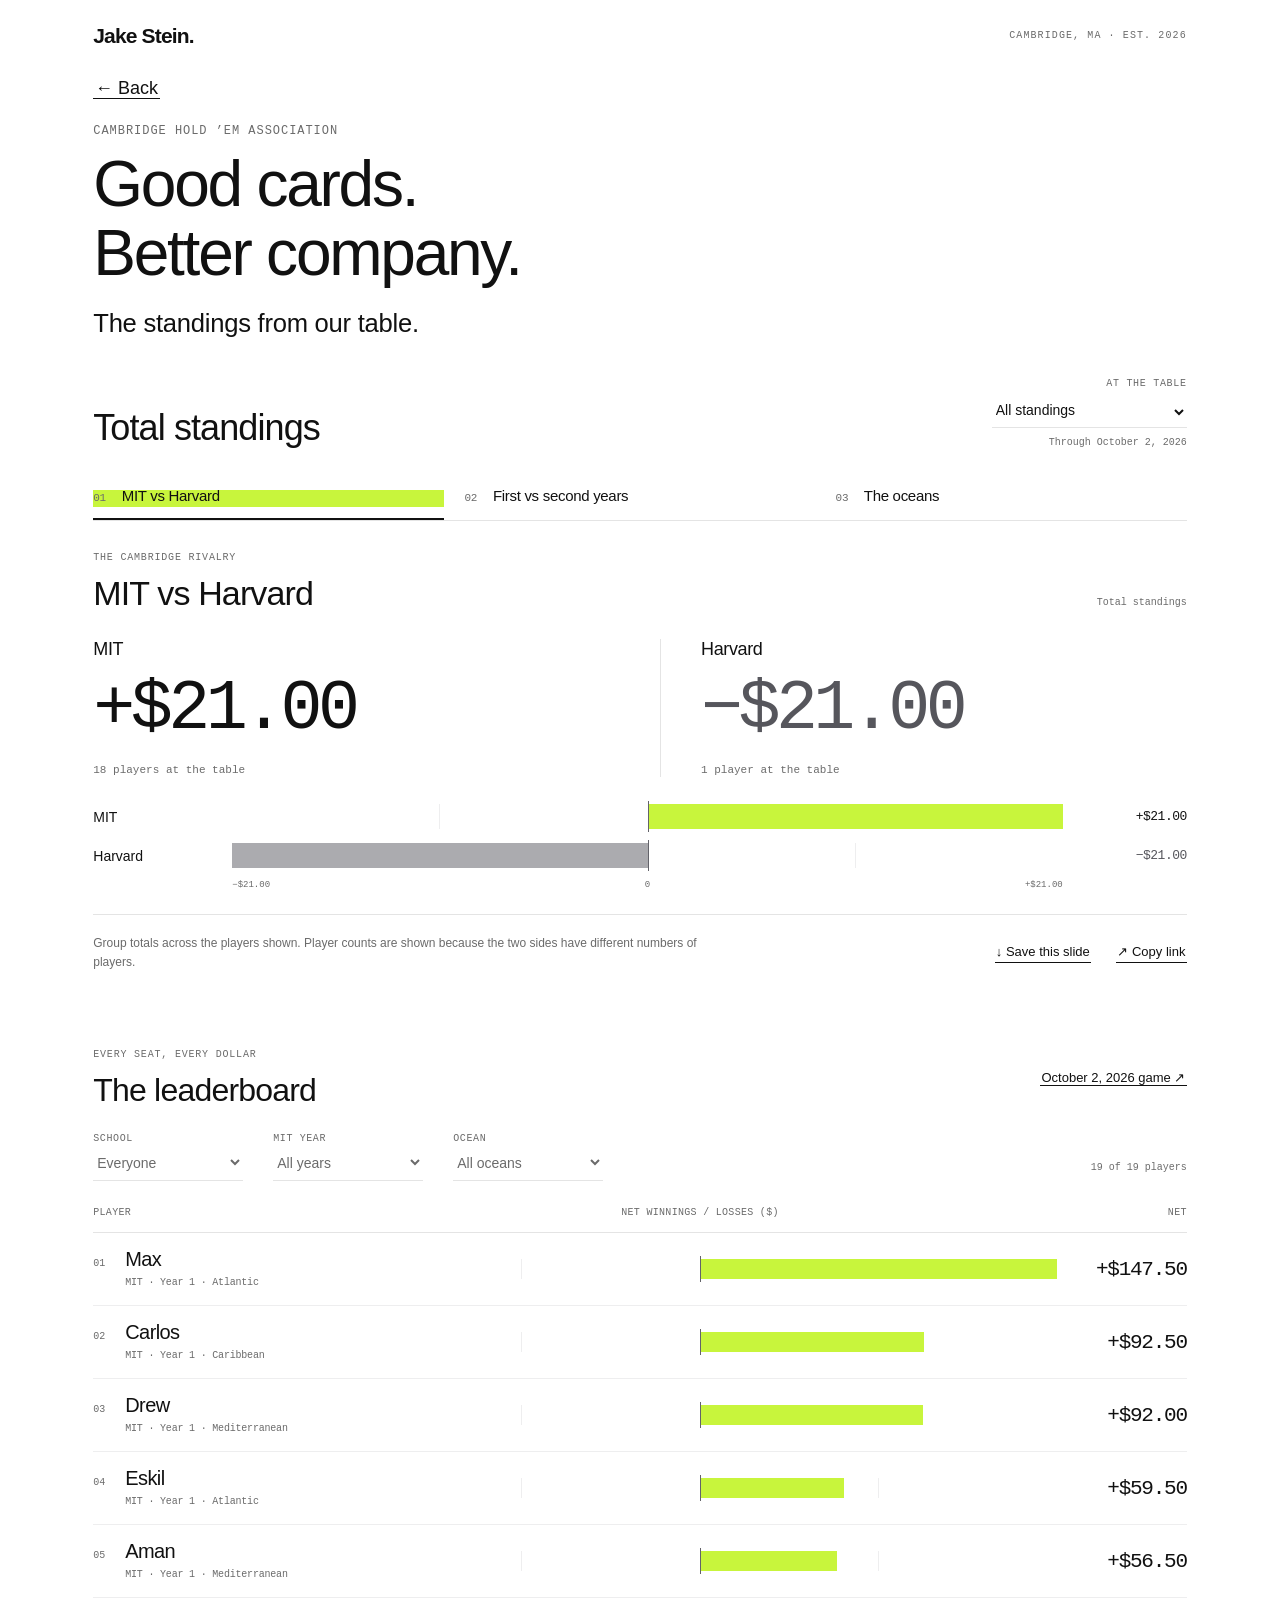
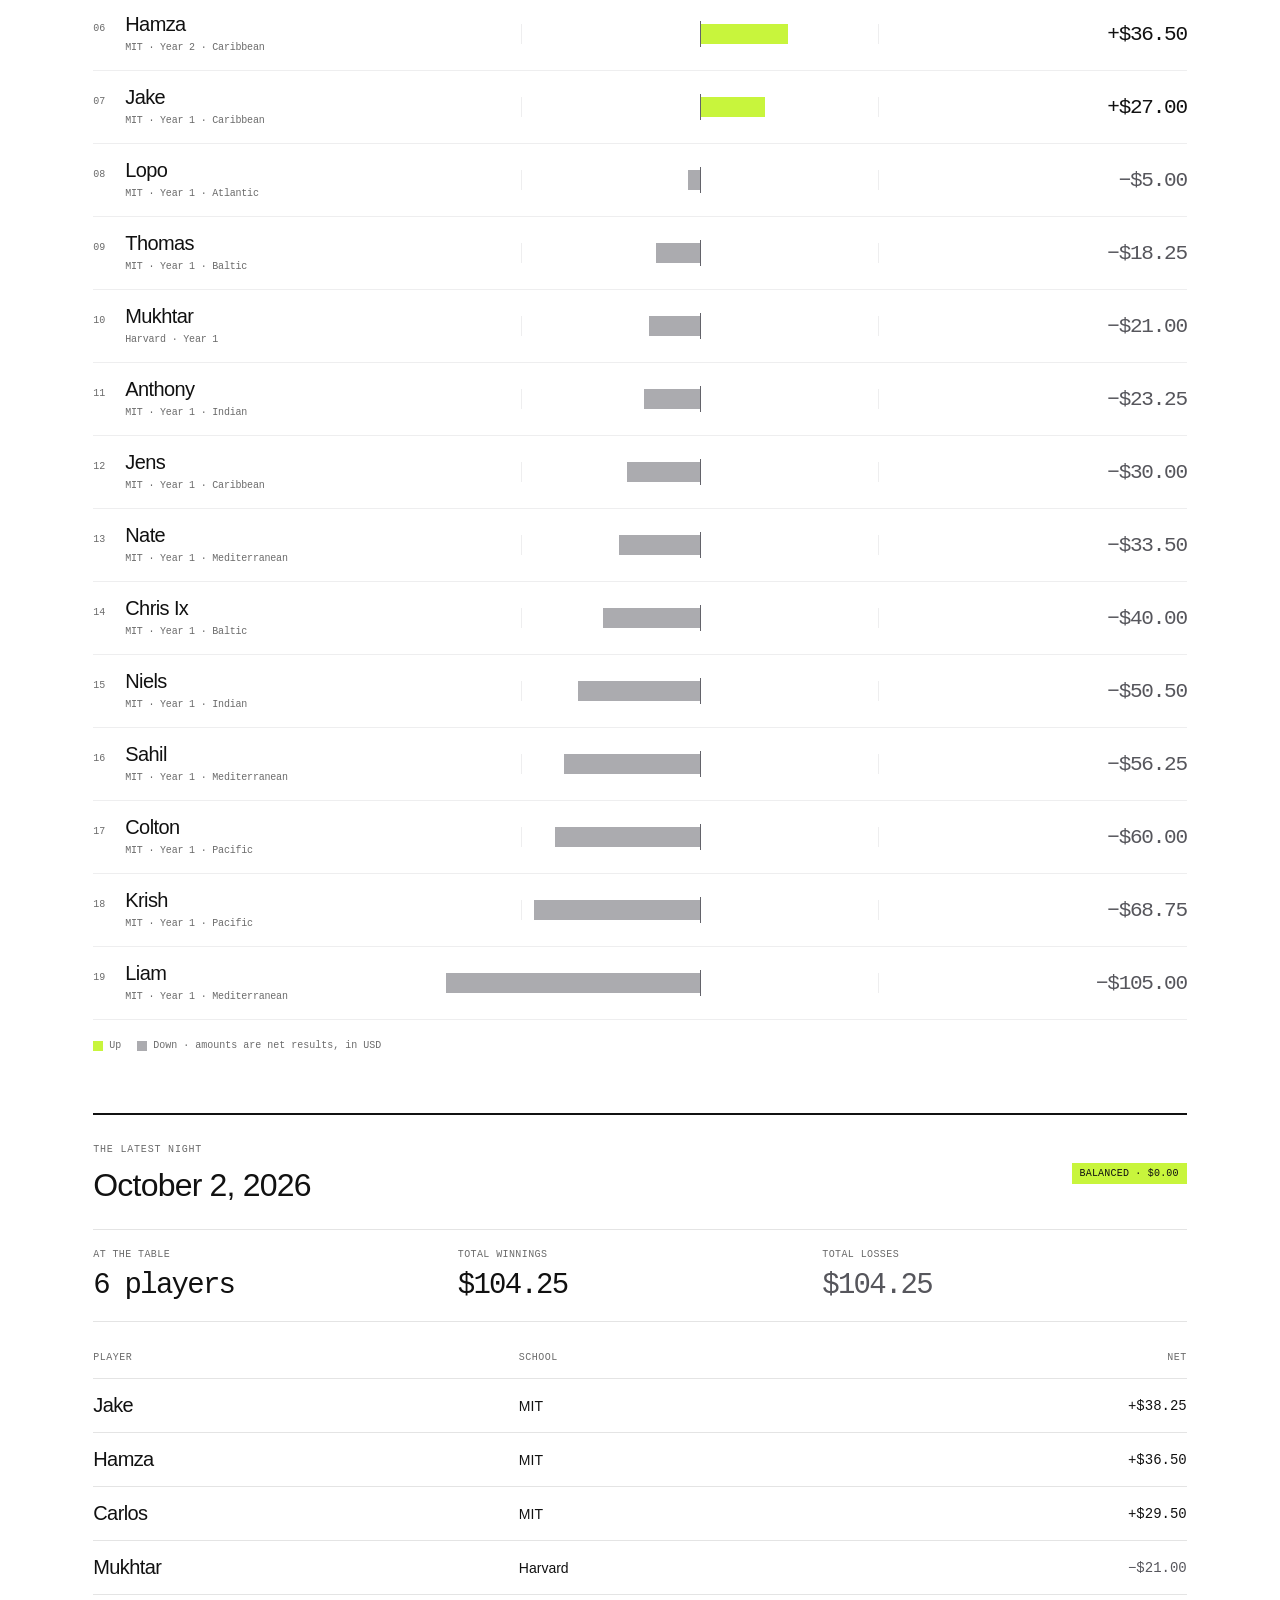
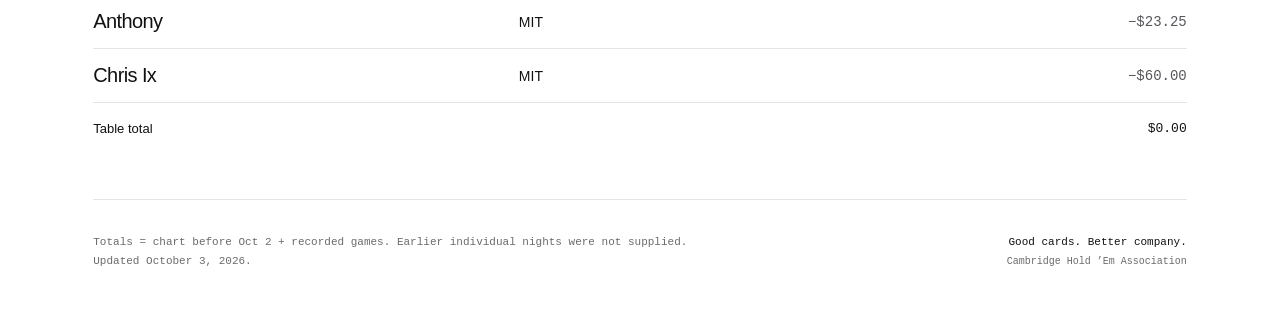
==== holdem/index.html @ 79cd4380 "Add balanced Cambridge Hold Em standings in site theme" ====
<!doctype html>
<html lang="en">
<head>
  <meta charset="utf-8">
  <meta name="viewport" content="width=device-width, initial-scale=1">
  <meta name="theme-color" content="#ffffff">
  <meta name="description" content="Cambridge Hold ’Em Association standings. MIT versus Harvard, class years, oceans, and every player at the table.">
  <title>Standings · Cambridge Hold ’Em Association</title>
  <link rel="stylesheet" href="styles.css">
  <script type="module" src="app.mjs"></script>
</head>
<body>
  <a class="skip" href="#standings">Skip to standings</a>
  <div class="page">
    <div class="site-header"><a class="site-name" href="/">Jake Stein.</a><span class="site-note">CAMBRIDGE, MA · EST. 2026</span></div>
    <nav class="back-bar" aria-label="Back to Jake’s site"><a class="lnk" href="/">← Back</a></nav>
    <header class="masthead"><p class="eyebrow">Cambridge Hold ’Em Association</p><h1>Good cards.<br>Better company.</h1><p class="lead">The standings from our table.</p></header>
    <main id="standings">
      <div id="loading" role="status">Pulling up the table…</div>
      <div id="content" hidden>
        <div class="edition"><div><p class="eyebrow">The association ledger</p><h2>Total standings</h2></div><div class="period"><label for="period">At the table</label><select id="period"><option value="all">All standings</option></select><p id="asof"></p></div></div>
        <div class="tabs" role="tablist" aria-label="Standings breakdown">
          <button id="tab-school" role="tab" aria-selected="true" aria-controls="panel" data-slide="school"><span>01</span> MIT vs Harvard</button>
          <button id="tab-year" role="tab" aria-selected="false" aria-controls="panel" data-slide="year" tabindex="-1"><span>02</span> First vs second years</button>
          <button id="tab-ocean" role="tab" aria-selected="false" aria-controls="panel" data-slide="ocean" tabindex="-1"><span>03</span> The oceans</button>
        </div>
        <section id="panel" class="panel" role="tabpanel" aria-labelledby="tab-school" tabindex="0"></section>
        <div class="share"><p id="slide-note"></p><div><button id="download">↓ Save this slide</button><button id="copy">↗ Copy link</button></div></div>
        <p id="action-status" class="action-status" role="status" aria-live="polite"></p>
        <section class="leaderboard" aria-labelledby="leaderboard-title">
          <div class="section-heading"><div><p class="eyebrow">Every seat, every dollar</p><h2 id="leaderboard-title">The leaderboard</h2></div><a href="#latest-game" id="latest-link">October 2 game ↗</a></div>
          <div class="filters"><label>School<select id="school-filter"><option value="all">Everyone</option><option value="MIT">MIT</option><option value="Harvard">Harvard</option></select></label><label>MIT year<select id="year-filter"><option value="all">All years</option><option value="1">First years</option><option value="2">Second years</option></select></label><label>Ocean<select id="ocean-filter"><option value="all">All oceans</option></select></label><p id="filter-count"></p></div>
          <div class="ranking-heading"><span>Player</span><span>Net winnings / losses ($)</span><span>Net</span></div>
          <ol id="ranking" class="ranking"></ol>
          <p class="legend"><span class="positive-dot"></span> Up <span class="negative-dot"></span> Down · amounts are net results, in USD</p>
        </section>
        <section id="latest-game" class="latest" aria-labelledby="latest-title">
          <div class="section-heading"><div><p class="eyebrow">The latest night</p><h2 id="latest-title"></h2></div><span class="balanced" id="balance"></span></div>
          <div class="game-summary" id="game-summary"></div>
          <div class="game-table-wrap"><table><caption class="sr-only">Latest game player results</caption><thead><tr><th scope="col">Player</th><th scope="col">School</th><th scope="col">Net</th></tr></thead><tbody id="game-results"></tbody><tfoot><tr><th scope="row" colspan="2">Table total</th><td id="game-total"></td></tr></tfoot></table></div>
        </section>
        <footer><p id="source-note"></p><p>Good cards. Better company.<br><span>Cambridge Hold ’Em Association</span></p></footer>
      </div>
    </main>
  </div>
</body>
</html>
---- holdem/styles.css ----
/* Plus Jakarta Sans, reused from steinjp.com. SIL Open Font License 1.1. */
@font-face{font-family:Jakarta;src:url('./fonts/jakarta-regular.ttf') format('truetype');font-weight:400;font-display:swap}
@font-face{font-family:Jakarta;src:url('./fonts/jakarta-bold.ttf') format('truetype');font-weight:700;font-display:swap}
:root{--ink:#111111;--paper:#ffffff;--muted:#6b6b6b;--hair:#e4e4e4;--lime:#c8f53c;--loss:#ababaf;--mono:ui-monospace,'SF Mono',Menlo,Consolas,monospace;--pad:clamp(18px,2.6vw,40px)}
*{box-sizing:border-box}html,body{margin:0;background:var(--paper);color:var(--ink)}html{scroll-behavior:smooth}body{font-family:Jakarta,'Helvetica Neue',Helvetica,Arial,sans-serif;-webkit-font-smoothing:antialiased;text-rendering:optimizeLegibility}button,select{font:inherit;color:inherit}button,a,select{-webkit-tap-highlight-color:transparent}a{color:inherit}button{cursor:pointer}button:focus-visible,a:focus-visible,select:focus-visible,#panel:focus-visible{outline:3px solid var(--ink);outline-offset:4px}[hidden]{display:none!important}.page{max-width:1160px;padding:24px var(--pad) 40px;margin:auto}.site-header{display:flex;justify-content:space-between;align-items:center;gap:20px;margin-bottom:30px}.site-name{font-size:21px;font-weight:700;letter-spacing:-.04em;text-decoration:none}.site-note{font:400 10px/1.4 var(--mono);letter-spacing:.11em;color:var(--muted)}.lnk,.section-heading>a,.share button{color:inherit;text-decoration:none;border:0;border-bottom:1px solid currentColor;background-color:transparent;background-image:linear-gradient(transparent 42%,var(--lime) 42%,var(--lime) 84%,transparent 84%);background-repeat:no-repeat;background-size:0% 100%;transition:background-size .25s;padding:0 .1em}.lnk:hover,.section-heading>a:hover,.share button:hover{background-size:100% 100%}.back-bar{margin:0 0 24px;font-size:18px}.masthead{padding:0 0 38px}.eyebrow,.panel-kicker{font:500 12px/1.4 var(--mono);letter-spacing:.08em;text-transform:uppercase;color:var(--muted);margin:0 0 10px}.masthead h1{font-size:clamp(38px,5.5vw,64px);line-height:1.08;letter-spacing:-.035em;font-weight:400;margin:0 0 18px}.lead{margin:0;font-size:clamp(19px,2vw,26px);line-height:1.34;letter-spacing:-.01em}.edition{display:flex;justify-content:space-between;align-items:end;gap:24px;margin:0 0 25px}.edition .eyebrow{display:none}h2{font-size:clamp(26px,3vw,36px);font-weight:400;letter-spacing:-.025em;line-height:1.15;margin:0}.period{min-width:195px;text-align:right}.period label{display:block;font:10px var(--mono);letter-spacing:.07em;text-transform:uppercase;margin-bottom:8px;color:var(--muted)}.period select{background:transparent;border:0;border-bottom:1px solid var(--hair);padding:4px 28px 8px 0;font-size:14px;width:100%}.period p{margin:9px 0 0;color:var(--muted);font:10px var(--mono)}.tabs{display:flex;gap:20px;border-bottom:1px solid var(--hair);margin-bottom:0}.tabs button{border:0;border-bottom:2px solid transparent;background:none;padding:14px 0;text-align:left;flex:1;font-size:15px;letter-spacing:-.02em}.tabs button span{font:11px var(--mono);color:var(--muted);margin-right:12px}.tabs button[aria-selected=true]{border-bottom-color:var(--ink);background-image:linear-gradient(transparent 38%,var(--lime) 38%,var(--lime) 75%,transparent 75%);background-size:100% 100%}.panel{min-height:340px;position:relative;padding:30px 0 24px}.panel-kicker{font-size:10px;margin-bottom:9px}.panel-heading{display:flex;justify-content:space-between;align-items:baseline;gap:12px}.panel-heading h3{font-size:clamp(24px,3vw,34px);font-weight:400;letter-spacing:-.025em;margin:0}.panel-heading>span{font:10px var(--mono);color:var(--muted)}.pair{display:grid;grid-template-columns:1fr 1fr;margin:26px 0 27px;gap:40px}.pair>div:last-child{border-left:1px solid var(--hair);padding-left:40px}.group-name{font-size:18px;display:block;letter-spacing:-.02em}.group-total{display:block;font:500 clamp(40px,5.6vw,70px)/1.1 var(--mono);letter-spacing:-.065em;margin:11px 0}.group-count{color:var(--muted);font:11px var(--mono)}.up{color:var(--ink)}.down{color:#56565c}.neutral{color:var(--muted)}.diverging{display:grid;grid-template-columns:125px 1fr 110px;gap:14px;align-items:center}.diverging>span:first-child{font-size:14px}.diverging>span:last-child{text-align:right;font:13px var(--mono);letter-spacing:-.04em}.bar-field{height:25px;position:relative;background-image:linear-gradient(to right,transparent calc(25% - .5px),#eeeeef calc(25% - .5px),#eeeeef calc(25% + .5px),transparent calc(25% + .5px),transparent calc(75% - .5px),#eeeeef calc(75% - .5px),#eeeeef calc(75% + .5px),transparent calc(75% + .5px))}.bar-field:after{content:'';position:absolute;left:50%;top:-3px;bottom:-3px;width:1px;background:#63636a}.bar{height:100%;position:absolute;top:0}.bar.positive{left:50%;background:var(--lime)}.bar.negative{right:50%;background:var(--loss)}.group-bars{display:grid;gap:14px}.axis{display:grid;grid-template-columns:125px 1fr 110px;gap:14px;margin:12px 0 0;font:9px var(--mono);color:var(--muted)}.axis>div{display:flex;justify-content:space-between}.ocean-bars{margin-top:28px;gap:17px}.ocean-bars .diverging{grid-template-columns:175px 1fr 110px}.ocean-name small{display:block;font:10px var(--mono);color:var(--muted);margin-top:4px}.ocean-bars .bar-field{height:23px}.ocean-axis{grid-template-columns:175px 1fr 110px}.share{display:flex;justify-content:space-between;align-items:center;gap:30px;border-top:1px solid var(--hair);padding-top:19px}.share p{font-size:12px;line-height:1.6;color:var(--muted);max-width:57%;margin:0}.share>div{display:flex;gap:25px;flex-shrink:0}.share button{font-size:13px;padding-bottom:3px}.share button:disabled{color:var(--muted);cursor:progress}.action-status{min-height:18px;font:11px var(--mono);margin:12px 0;color:var(--ink)}.leaderboard{margin-top:45px}.section-heading{display:flex;align-items:center;justify-content:space-between;gap:16px;margin-bottom:25px}.section-heading .eyebrow{font-size:10px}.section-heading h2{font-size:32px}.section-heading>a{font-size:13px}.filters{display:flex;align-items:end;gap:30px;margin-bottom:26px}.filters label{font:10px var(--mono);text-transform:uppercase;letter-spacing:.06em;color:var(--muted);min-width:150px}.filters select{display:block;padding:10px 28px 8px 0;background:none;border:0;border-bottom:1px solid var(--hair);font-family:Jakarta,Arial,sans-serif;font-size:14px;letter-spacing:0;width:100%;text-transform:none}.filters p{margin:0 0 8px auto;font:10px var(--mono);color:var(--muted)}.ranking-heading{display:grid;grid-template-columns:235px 1fr 115px;gap:15px;font:10px var(--mono);text-transform:uppercase;letter-spacing:.03em;border-bottom:1px solid var(--hair);padding-bottom:14px;color:var(--muted)}.ranking-heading>span:nth-child(2){text-align:center}.ranking-heading>span:last-child{text-align:right}.ranking{padding:0;margin:0;list-style:none}.ranking li{display:grid;grid-template-columns:235px 1fr 115px;gap:15px;align-items:center;border-bottom:1px solid #eeeeef;padding:15px 0}.player{display:flex;align-items:baseline;gap:14px}.rank{font:10px var(--mono);color:var(--muted);width:18px;flex-shrink:0}.player-name{font-size:20px;letter-spacing:-.03em}.player-detail{display:block;font:10px/1.4 var(--mono);color:var(--muted);letter-spacing:-.02em;margin-top:5px}.ranking .bar-field{height:20px}.player-net{text-align:right;font:500 21px var(--mono);letter-spacing:-.06em}.legend{font:10px var(--mono);color:var(--muted);display:flex;align-items:center;gap:6px;margin-top:20px}.positive-dot,.negative-dot{width:10px;height:10px;background:var(--lime)}.negative-dot{background:var(--loss);margin-left:10px}.latest{margin-top:62px;border-top:2px solid var(--ink);padding-top:28px}.balanced{font:10px var(--mono);letter-spacing:.02em;background:var(--lime);color:var(--ink);padding:5px 8px}.game-summary{display:grid;grid-template-columns:repeat(3,1fr);border-top:1px solid var(--hair);border-bottom:1px solid var(--hair);margin-bottom:15px}.game-summary>div{padding:19px 0}.game-summary span{font:10px var(--mono);letter-spacing:.04em;text-transform:uppercase;color:var(--muted);display:block;margin-bottom:9px}.game-summary strong{font:500 29px var(--mono);letter-spacing:-.06em}table{width:100%;border-collapse:collapse;font-size:14px}th,td{text-align:left;padding:15px 0;border-bottom:1px solid var(--hair)}thead th{font:10px var(--mono);letter-spacing:.05em;text-transform:uppercase;color:var(--muted)}table td:last-child,table th:last-child{text-align:right;font-family:var(--mono)}tbody td:first-child{font-size:20px;letter-spacing:-.03em}tfoot th,tfoot td{border-top:1px solid var(--ink);border-bottom:0;font-size:13px;padding-top:18px;font-weight:400}footer{display:flex;justify-content:space-between;gap:30px;margin-top:48px;padding-top:22px;border-top:1px solid var(--hair);color:var(--muted);font:11px/1.7 var(--mono)}footer p:first-child{max-width:600px}footer p:last-child{text-align:right;line-height:1.7;color:var(--ink)}footer span{font-size:10px;color:var(--muted)}#loading{padding:50px 0;font-size:22px}.empty{padding:24px 0;color:var(--muted);font-size:14px}.skip{position:fixed;top:-70px;left:20px;padding:10px;background:var(--paper);z-index:9}.skip:focus{top:10px}.sr-only{position:absolute;width:1px;height:1px;overflow:hidden;clip:rect(0,0,0,0)}
@media(max-width:700px){.page{padding:23px 22px 35px}.site-header{margin-bottom:29px}.site-note{font-size:8px;letter-spacing:.02em}.site-name{font-size:21px}.back-bar{font-size:16px;margin-bottom:21px}.masthead{padding-bottom:33px}.masthead .eyebrow{font-size:10px;letter-spacing:.04em}.masthead h1{font-size:43px;letter-spacing:-.04em}.lead{font-size:19px}.edition{gap:14px;margin-bottom:21px}.edition h2{font-size:26px}.period{min-width:140px;max-width:45%}.period select{font-size:12px}.period label,.period p{font-size:8px}.tabs{gap:14px}.tabs button{font-size:12px;line-height:1.4;letter-spacing:-.025em;padding:12px 0}.tabs button span{display:block;font-size:9px;margin-bottom:5px}.panel{padding:25px 0 22px;min-height:333px}.panel-heading{align-items:start}.panel-heading h3{font-size:24px}.panel-heading>span{font-size:8px;white-space:nowrap;margin-top:8px}.pair{gap:20px;margin:27px 0}.pair>div:last-child{padding-left:20px}.group-name{font-size:16px}.group-total{font-size:35px;letter-spacing:-.075em}.group-count{font-size:9px}.diverging{grid-template-columns:65px 1fr 71px;gap:8px}.diverging>span:first-child{font-size:12px}.diverging>span:last-child{font-size:11px}.axis{grid-template-columns:65px 1fr 71px;gap:8px;font-size:8px}.ocean-bars .diverging{grid-template-columns:105px 1fr 78px;gap:7px}.ocean-axis{grid-template-columns:105px 1fr 78px;gap:7px}.ocean-bars{gap:16px}.ocean-name small{font-size:8px}.share{align-items:start;flex-direction:column;gap:15px;padding-top:16px}.share p{max-width:100%;font-size:11px}.share button{font-size:13px}.leaderboard{margin-top:34px}.section-heading h2{font-size:26px}.section-heading>a{font-size:10px}.section-heading .eyebrow{font-size:9px}.filters{gap:12px;flex-wrap:wrap}.filters label{min-width:0;flex:1;font-size:9px}.filters select{font-size:12px;padding-right:15px}.filters p{flex-basis:100%;margin:0}.ranking-heading,.ranking li{grid-template-columns:131px 1fr 81px;gap:7px}.ranking-heading{font-size:8px;letter-spacing:-.04em}.ranking-heading>span:nth-child(2){font-size:7px}.player{gap:7px}.rank{width:14px;font-size:9px}.player-name{font-size:18px}.player-detail{font-size:8px}.player-net{font-size:17px;letter-spacing:-.07em}.ranking .bar-field{height:18px}.ranking li{padding:13px 0}.legend{font-size:8px;flex-wrap:wrap}.latest{margin-top:46px}.game-summary strong{font-size:22px}.game-summary span{font-size:8px}.balanced{font-size:8px;padding:5px}footer{flex-direction:column;gap:6px;margin-top:30px;font-size:10px}footer p:last-child{text-align:left}.section-heading{gap:10px}}
@media(prefers-reduced-motion:reduce){html{scroll-behavior:auto}*{transition:none!important}}
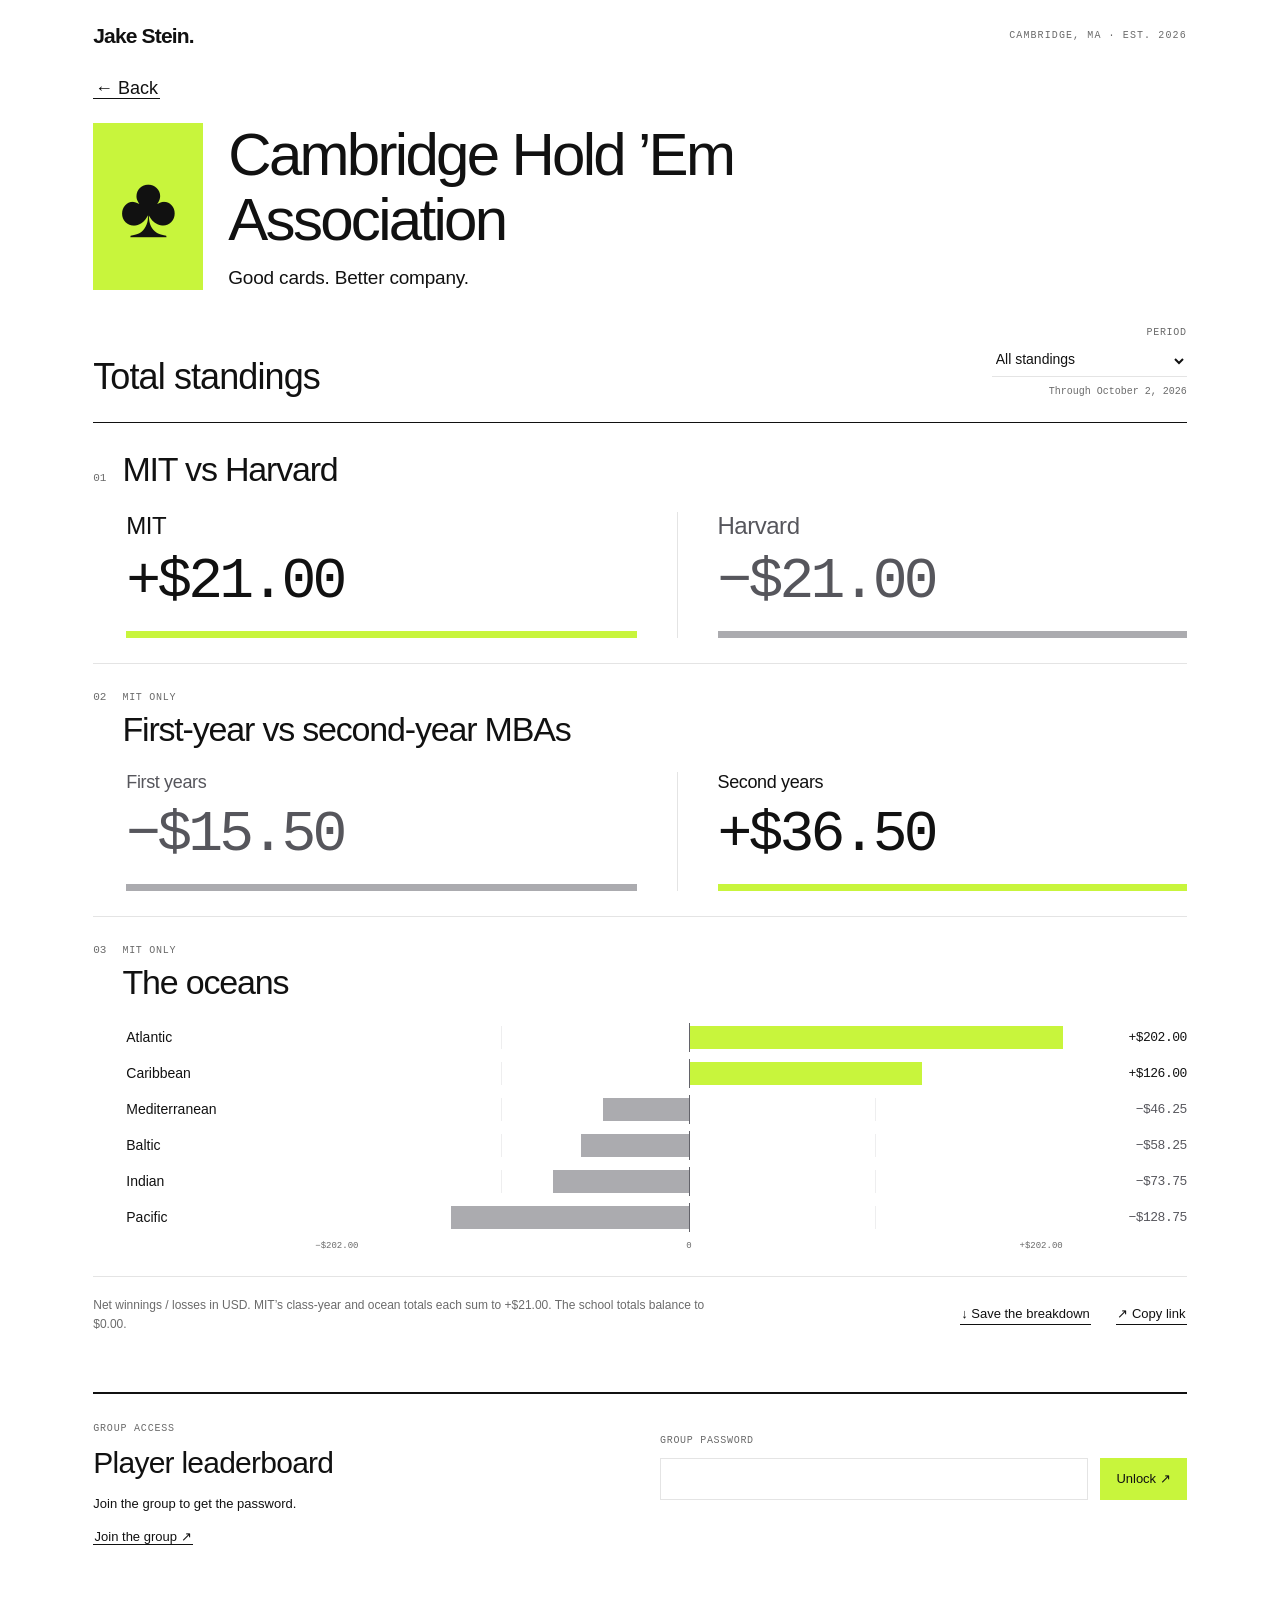
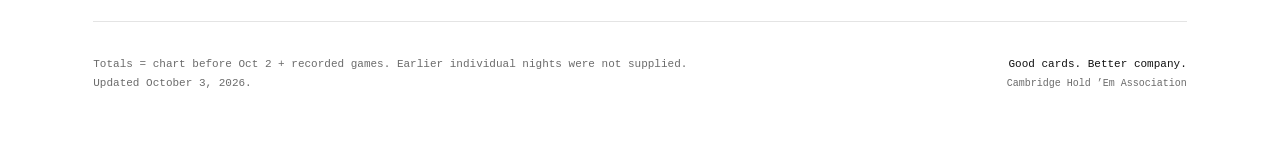
==== commit 5f5784cc: "Stack Hold Em totals and encrypt the player leaderboard" ====
--- a/holdem/index.html
+++ b/holdem/index.html
@@ -4,7 +4,7 @@
   <meta charset="utf-8">
   <meta name="viewport" content="width=device-width, initial-scale=1">
   <meta name="theme-color" content="#ffffff">
-  <meta name="description" content="Cambridge Hold ’Em Association standings. MIT versus Harvard, class years, oceans, and every player at the table.">
+  <meta name="description" content="Cambridge Hold ’Em Association. Net standings for MIT versus Harvard, MIT class years, and MIT oceans.">
   <title>Standings · Cambridge Hold ’Em Association</title>
   <link rel="stylesheet" href="styles.css">
   <script type="module" src="app.mjs"></script>
@@ -14,22 +14,23 @@
   <div class="page">
     <div class="site-header"><a class="site-name" href="/">Jake Stein.</a><span class="site-note">CAMBRIDGE, MA · EST. 2026</span></div>
     <nav class="back-bar" aria-label="Back to Jake’s site"><a class="lnk" href="/">← Back</a></nav>
-    <header class="masthead"><p class="eyebrow">Cambridge Hold ’Em Association</p><h1>Good cards.<br>Better company.</h1><p class="lead">The standings from our table.</p></header>
+    <header class="masthead club-brand"><div class="club-mark" aria-hidden="true">♣</div><div><h1>Cambridge Hold ’Em<br>Association</h1><p class="lead">Good cards. Better company.</p></div></header>
     <main id="standings">
       <div id="loading" role="status">Pulling up the table…</div>
       <div id="content" hidden>
-        <div class="edition"><div><p class="eyebrow">The association ledger</p><h2>Total standings</h2></div><div class="period"><label for="period">At the table</label><select id="period"><option value="all">All standings</option></select><p id="asof"></p></div></div>
-        <div class="tabs" role="tablist" aria-label="Standings breakdown">
-          <button id="tab-school" role="tab" aria-selected="true" aria-controls="panel" data-slide="school"><span>01</span> MIT vs Harvard</button>
-          <button id="tab-year" role="tab" aria-selected="false" aria-controls="panel" data-slide="year" tabindex="-1"><span>02</span> First vs second years</button>
-          <button id="tab-ocean" role="tab" aria-selected="false" aria-controls="panel" data-slide="ocean" tabindex="-1"><span>03</span> The oceans</button>
-        </div>
-        <section id="panel" class="panel" role="tabpanel" aria-labelledby="tab-school" tabindex="0"></section>
-        <div class="share"><p id="slide-note"></p><div><button id="download">↓ Save this slide</button><button id="copy">↗ Copy link</button></div></div>
+        <div class="edition"><div><p class="eyebrow">The association ledger</p><h2 id="period-title">Total standings</h2></div><div class="period"><label for="period">Period</label><select id="period"><option value="all">All standings</option></select><p id="asof"></p></div></div>
+        <div id="comparisons" class="comparisons"></div>
+        <div class="share"><p>Net winnings / losses in USD. MIT’s class-year and ocean totals each equal its school total.</p><div><button id="download">↓ Save the breakdown</button><button id="copy">↗ Copy link</button></div></div>
         <p id="action-status" class="action-status" role="status" aria-live="polite"></p>
+        <section id="member-gate" class="member-gate" aria-labelledby="member-title">
+          <div><p class="eyebrow">Group access</p><h2 id="member-title">Player leaderboard</h2><p>Join the group to get the password.</p><a class="lnk" href="mailto:steinjp@mit.edu?subject=Cambridge%20Hold%20%E2%80%99Em%20Association">Join the group ↗</a></div>
+          <form id="unlock-form"><label for="group-password">Group password</label><div class="password-field"><input type="password" id="group-password" autocomplete="off" required><button type="submit" id="unlock">Unlock ↗</button></div><p id="unlock-status" role="status" aria-live="polite"></p></form>
+        </section>
+        <div id="member-content" hidden>
+        <div class="member-controls"><span class="eyebrow">Group leaderboard unlocked</span><button id="lock" class="lnk">Lock leaderboard</button><button id="download-players" class="lnk">↓ Save player standings</button></div>
         <section class="leaderboard" aria-labelledby="leaderboard-title">
           <div class="section-heading"><div><p class="eyebrow">Every seat, every dollar</p><h2 id="leaderboard-title">The leaderboard</h2></div><a href="#latest-game" id="latest-link">October 2 game ↗</a></div>
-          <div class="filters"><label>School<select id="school-filter"><option value="all">Everyone</option><option value="MIT">MIT</option><option value="Harvard">Harvard</option></select></label><label>MIT year<select id="year-filter"><option value="all">All years</option><option value="1">First years</option><option value="2">Second years</option></select></label><label>Ocean<select id="ocean-filter"><option value="all">All oceans</option></select></label><p id="filter-count"></p></div>
+          <div class="filters"><label>School<select id="school-filter"><option value="all">Everyone</option><option value="MIT">MIT</option><option value="Harvard">Harvard</option></select></label><label>MIT year<select id="year-filter"><option value="all">All years</option><option value="1">First years</option><option value="2">Second years</option></select></label><label>Ocean<select id="ocean-filter"><option value="all">All oceans</option></select></label></div>
           <div class="ranking-heading"><span>Player</span><span>Net winnings / losses ($)</span><span>Net</span></div>
           <ol id="ranking" class="ranking"></ol>
           <p class="legend"><span class="positive-dot"></span> Up <span class="negative-dot"></span> Down · amounts are net results, in USD</p>
@@ -39,6 +40,7 @@
           <div class="game-summary" id="game-summary"></div>
           <div class="game-table-wrap"><table><caption class="sr-only">Latest game player results</caption><thead><tr><th scope="col">Player</th><th scope="col">School</th><th scope="col">Net</th></tr></thead><tbody id="game-results"></tbody><tfoot><tr><th scope="row" colspan="2">Table total</th><td id="game-total"></td></tr></tfoot></table></div>
         </section>
+        </div>
         <footer><p id="source-note"></p><p>Good cards. Better company.<br><span>Cambridge Hold ’Em Association</span></p></footer>
       </div>
     </main>
--- a/holdem/styles.css
+++ b/holdem/styles.css
@@ -4,4 +4,8 @@
 :root{--ink:#111111;--paper:#ffffff;--muted:#6b6b6b;--hair:#e4e4e4;--lime:#c8f53c;--loss:#ababaf;--mono:ui-monospace,'SF Mono',Menlo,Consolas,monospace;--pad:clamp(18px,2.6vw,40px)}
 *{box-sizing:border-box}html,body{margin:0;background:var(--paper);color:var(--ink)}html{scroll-behavior:smooth}body{font-family:Jakarta,'Helvetica Neue',Helvetica,Arial,sans-serif;-webkit-font-smoothing:antialiased;text-rendering:optimizeLegibility}button,select{font:inherit;color:inherit}button,a,select{-webkit-tap-highlight-color:transparent}a{color:inherit}button{cursor:pointer}button:focus-visible,a:focus-visible,select:focus-visible,#panel:focus-visible{outline:3px solid var(--ink);outline-offset:4px}[hidden]{display:none!important}.page{max-width:1160px;padding:24px var(--pad) 40px;margin:auto}.site-header{display:flex;justify-content:space-between;align-items:center;gap:20px;margin-bottom:30px}.site-name{font-size:21px;font-weight:700;letter-spacing:-.04em;text-decoration:none}.site-note{font:400 10px/1.4 var(--mono);letter-spacing:.11em;color:var(--muted)}.lnk,.section-heading>a,.share button{color:inherit;text-decoration:none;border:0;border-bottom:1px solid currentColor;background-color:transparent;background-image:linear-gradient(transparent 42%,var(--lime) 42%,var(--lime) 84%,transparent 84%);background-repeat:no-repeat;background-size:0% 100%;transition:background-size .25s;padding:0 .1em}.lnk:hover,.section-heading>a:hover,.share button:hover{background-size:100% 100%}.back-bar{margin:0 0 24px;font-size:18px}.masthead{padding:0 0 38px}.eyebrow,.panel-kicker{font:500 12px/1.4 var(--mono);letter-spacing:.08em;text-transform:uppercase;color:var(--muted);margin:0 0 10px}.masthead h1{font-size:clamp(38px,5.5vw,64px);line-height:1.08;letter-spacing:-.035em;font-weight:400;margin:0 0 18px}.lead{margin:0;font-size:clamp(19px,2vw,26px);line-height:1.34;letter-spacing:-.01em}.edition{display:flex;justify-content:space-between;align-items:end;gap:24px;margin:0 0 25px}.edition .eyebrow{display:none}h2{font-size:clamp(26px,3vw,36px);font-weight:400;letter-spacing:-.025em;line-height:1.15;margin:0}.period{min-width:195px;text-align:right}.period label{display:block;font:10px var(--mono);letter-spacing:.07em;text-transform:uppercase;margin-bottom:8px;color:var(--muted)}.period select{background:transparent;border:0;border-bottom:1px solid var(--hair);padding:4px 28px 8px 0;font-size:14px;width:100%}.period p{margin:9px 0 0;color:var(--muted);font:10px var(--mono)}.tabs{display:flex;gap:20px;border-bottom:1px solid var(--hair);margin-bottom:0}.tabs button{border:0;border-bottom:2px solid transparent;background:none;padding:14px 0;text-align:left;flex:1;font-size:15px;letter-spacing:-.02em}.tabs button span{font:11px var(--mono);color:var(--muted);margin-right:12px}.tabs button[aria-selected=true]{border-bottom-color:var(--ink);background-image:linear-gradient(transparent 38%,var(--lime) 38%,var(--lime) 75%,transparent 75%);background-size:100% 100%}.panel{min-height:340px;position:relative;padding:30px 0 24px}.panel-kicker{font-size:10px;margin-bottom:9px}.panel-heading{display:flex;justify-content:space-between;align-items:baseline;gap:12px}.panel-heading h3{font-size:clamp(24px,3vw,34px);font-weight:400;letter-spacing:-.025em;margin:0}.panel-heading>span{font:10px var(--mono);color:var(--muted)}.pair{display:grid;grid-template-columns:1fr 1fr;margin:26px 0 27px;gap:40px}.pair>div:last-child{border-left:1px solid var(--hair);padding-left:40px}.group-name{font-size:18px;display:block;letter-spacing:-.02em}.group-total{display:block;font:500 clamp(40px,5.6vw,70px)/1.1 var(--mono);letter-spacing:-.065em;margin:11px 0}.group-count{color:var(--muted);font:11px var(--mono)}.up{color:var(--ink)}.down{color:#56565c}.neutral{color:var(--muted)}.diverging{display:grid;grid-template-columns:125px 1fr 110px;gap:14px;align-items:center}.diverging>span:first-child{font-size:14px}.diverging>span:last-child{text-align:right;font:13px var(--mono);letter-spacing:-.04em}.bar-field{height:25px;position:relative;background-image:linear-gradient(to right,transparent calc(25% - .5px),#eeeeef calc(25% - .5px),#eeeeef calc(25% + .5px),transparent calc(25% + .5px),transparent calc(75% - .5px),#eeeeef calc(75% - .5px),#eeeeef calc(75% + .5px),transparent calc(75% + .5px))}.bar-field:after{content:'';position:absolute;left:50%;top:-3px;bottom:-3px;width:1px;background:#63636a}.bar{height:100%;position:absolute;top:0}.bar.positive{left:50%;background:var(--lime)}.bar.negative{right:50%;background:var(--loss)}.group-bars{display:grid;gap:14px}.axis{display:grid;grid-template-columns:125px 1fr 110px;gap:14px;margin:12px 0 0;font:9px var(--mono);color:var(--muted)}.axis>div{display:flex;justify-content:space-between}.ocean-bars{margin-top:28px;gap:17px}.ocean-bars .diverging{grid-template-columns:175px 1fr 110px}.ocean-name small{display:block;font:10px var(--mono);color:var(--muted);margin-top:4px}.ocean-bars .bar-field{height:23px}.ocean-axis{grid-template-columns:175px 1fr 110px}.share{display:flex;justify-content:space-between;align-items:center;gap:30px;border-top:1px solid var(--hair);padding-top:19px}.share p{font-size:12px;line-height:1.6;color:var(--muted);max-width:57%;margin:0}.share>div{display:flex;gap:25px;flex-shrink:0}.share button{font-size:13px;padding-bottom:3px}.share button:disabled{color:var(--muted);cursor:progress}.action-status{min-height:18px;font:11px var(--mono);margin:12px 0;color:var(--ink)}.leaderboard{margin-top:45px}.section-heading{display:flex;align-items:center;justify-content:space-between;gap:16px;margin-bottom:25px}.section-heading .eyebrow{font-size:10px}.section-heading h2{font-size:32px}.section-heading>a{font-size:13px}.filters{display:flex;align-items:end;gap:30px;margin-bottom:26px}.filters label{font:10px var(--mono);text-transform:uppercase;letter-spacing:.06em;color:var(--muted);min-width:150px}.filters select{display:block;padding:10px 28px 8px 0;background:none;border:0;border-bottom:1px solid var(--hair);font-family:Jakarta,Arial,sans-serif;font-size:14px;letter-spacing:0;width:100%;text-transform:none}.filters p{margin:0 0 8px auto;font:10px var(--mono);color:var(--muted)}.ranking-heading{display:grid;grid-template-columns:235px 1fr 115px;gap:15px;font:10px var(--mono);text-transform:uppercase;letter-spacing:.03em;border-bottom:1px solid var(--hair);padding-bottom:14px;color:var(--muted)}.ranking-heading>span:nth-child(2){text-align:center}.ranking-heading>span:last-child{text-align:right}.ranking{padding:0;margin:0;list-style:none}.ranking li{display:grid;grid-template-columns:235px 1fr 115px;gap:15px;align-items:center;border-bottom:1px solid #eeeeef;padding:15px 0}.player{display:flex;align-items:baseline;gap:14px}.rank{font:10px var(--mono);color:var(--muted);width:18px;flex-shrink:0}.player-name{font-size:20px;letter-spacing:-.03em}.player-detail{display:block;font:10px/1.4 var(--mono);color:var(--muted);letter-spacing:-.02em;margin-top:5px}.ranking .bar-field{height:20px}.player-net{text-align:right;font:500 21px var(--mono);letter-spacing:-.06em}.legend{font:10px var(--mono);color:var(--muted);display:flex;align-items:center;gap:6px;margin-top:20px}.positive-dot,.negative-dot{width:10px;height:10px;background:var(--lime)}.negative-dot{background:var(--loss);margin-left:10px}.latest{margin-top:62px;border-top:2px solid var(--ink);padding-top:28px}.balanced{font:10px var(--mono);letter-spacing:.02em;background:var(--lime);color:var(--ink);padding:5px 8px}.game-summary{display:grid;grid-template-columns:repeat(3,1fr);border-top:1px solid var(--hair);border-bottom:1px solid var(--hair);margin-bottom:15px}.game-summary>div{padding:19px 0}.game-summary span{font:10px var(--mono);letter-spacing:.04em;text-transform:uppercase;color:var(--muted);display:block;margin-bottom:9px}.game-summary strong{font:500 29px var(--mono);letter-spacing:-.06em}table{width:100%;border-collapse:collapse;font-size:14px}th,td{text-align:left;padding:15px 0;border-bottom:1px solid var(--hair)}thead th{font:10px var(--mono);letter-spacing:.05em;text-transform:uppercase;color:var(--muted)}table td:last-child,table th:last-child{text-align:right;font-family:var(--mono)}tbody td:first-child{font-size:20px;letter-spacing:-.03em}tfoot th,tfoot td{border-top:1px solid var(--ink);border-bottom:0;font-size:13px;padding-top:18px;font-weight:400}footer{display:flex;justify-content:space-between;gap:30px;margin-top:48px;padding-top:22px;border-top:1px solid var(--hair);color:var(--muted);font:11px/1.7 var(--mono)}footer p:first-child{max-width:600px}footer p:last-child{text-align:right;line-height:1.7;color:var(--ink)}footer span{font-size:10px;color:var(--muted)}#loading{padding:50px 0;font-size:22px}.empty{padding:24px 0;color:var(--muted);font-size:14px}.skip{position:fixed;top:-70px;left:20px;padding:10px;background:var(--paper);z-index:9}.skip:focus{top:10px}.sr-only{position:absolute;width:1px;height:1px;overflow:hidden;clip:rect(0,0,0,0)}
 @media(max-width:700px){.page{padding:23px 22px 35px}.site-header{margin-bottom:29px}.site-note{font-size:8px;letter-spacing:.02em}.site-name{font-size:21px}.back-bar{font-size:16px;margin-bottom:21px}.masthead{padding-bottom:33px}.masthead .eyebrow{font-size:10px;letter-spacing:.04em}.masthead h1{font-size:43px;letter-spacing:-.04em}.lead{font-size:19px}.edition{gap:14px;margin-bottom:21px}.edition h2{font-size:26px}.period{min-width:140px;max-width:45%}.period select{font-size:12px}.period label,.period p{font-size:8px}.tabs{gap:14px}.tabs button{font-size:12px;line-height:1.4;letter-spacing:-.025em;padding:12px 0}.tabs button span{display:block;font-size:9px;margin-bottom:5px}.panel{padding:25px 0 22px;min-height:333px}.panel-heading{align-items:start}.panel-heading h3{font-size:24px}.panel-heading>span{font-size:8px;white-space:nowrap;margin-top:8px}.pair{gap:20px;margin:27px 0}.pair>div:last-child{padding-left:20px}.group-name{font-size:16px}.group-total{font-size:35px;letter-spacing:-.075em}.group-count{font-size:9px}.diverging{grid-template-columns:65px 1fr 71px;gap:8px}.diverging>span:first-child{font-size:12px}.diverging>span:last-child{font-size:11px}.axis{grid-template-columns:65px 1fr 71px;gap:8px;font-size:8px}.ocean-bars .diverging{grid-template-columns:105px 1fr 78px;gap:7px}.ocean-axis{grid-template-columns:105px 1fr 78px;gap:7px}.ocean-bars{gap:16px}.ocean-name small{font-size:8px}.share{align-items:start;flex-direction:column;gap:15px;padding-top:16px}.share p{max-width:100%;font-size:11px}.share button{font-size:13px}.leaderboard{margin-top:34px}.section-heading h2{font-size:26px}.section-heading>a{font-size:10px}.section-heading .eyebrow{font-size:9px}.filters{gap:12px;flex-wrap:wrap}.filters label{min-width:0;flex:1;font-size:9px}.filters select{font-size:12px;padding-right:15px}.filters p{flex-basis:100%;margin:0}.ranking-heading,.ranking li{grid-template-columns:131px 1fr 81px;gap:7px}.ranking-heading{font-size:8px;letter-spacing:-.04em}.ranking-heading>span:nth-child(2){font-size:7px}.player{gap:7px}.rank{width:14px;font-size:9px}.player-name{font-size:18px}.player-detail{font-size:8px}.player-net{font-size:17px;letter-spacing:-.07em}.ranking .bar-field{height:18px}.ranking li{padding:13px 0}.legend{font-size:8px;flex-wrap:wrap}.latest{margin-top:46px}.game-summary strong{font-size:22px}.game-summary span{font-size:8px}.balanced{font-size:8px;padding:5px}footer{flex-direction:column;gap:6px;margin-top:30px;font-size:10px}footer p:last-child{text-align:left}.section-heading{gap:10px}}
+/* The three public comparisons share one page; individual results stay gated. */
+input{font:inherit;color:inherit}input:focus-visible{outline:3px solid var(--ink);outline-offset:4px}.club-brand{display:flex;align-items:center;gap:25px;padding-bottom:37px}.club-mark{display:grid;place-items:center;align-self:stretch;min-width:110px;background:var(--lime);font-size:88px;line-height:1}.club-brand h1{font-size:clamp(36px,5.1vw,60px);margin-bottom:12px;letter-spacing:-.045em}.club-brand .lead{font-size:19px}.comparisons{border-top:1px solid var(--ink)}.comparison{padding:27px 0 25px;border-bottom:1px solid var(--hair)}.comparison:last-child{border-bottom:0}.comparison-heading{display:flex;align-items:baseline;gap:16px}.comparison-number{font:11px var(--mono);color:var(--muted)}.comparison-heading h3{font-size:clamp(25px,3vw,34px);font-weight:400;letter-spacing:-.035em;line-height:1.15;margin:0}.scope{font:10px var(--mono);text-transform:uppercase;letter-spacing:.07em;color:var(--muted);margin:0 0 7px}.comparison .pair{gap:40px;margin:23px 0 0;padding-left:33px}.comparison .group-name{font-size:24px}.comparison .group-total{font-size:clamp(38px,5vw,58px);margin:10px 0 17px}.total-rule{display:block;width:100%;height:7px;background:var(--lime)}.down .total-rule{background:var(--loss)}.neutral .total-rule{background:var(--hair)}.year-pair .group-name{font-size:18px}.ocean-bars{display:grid;margin-top:24px;gap:13px;padding-left:33px}.ocean-bars .diverging{grid-template-columns:175px 1fr 110px}.ocean-axis{margin-left:33px}.member-gate{margin-top:28px;padding:28px 0;border-top:2px solid var(--ink);display:grid;grid-template-columns:1fr 1fr;gap:40px;align-items:center}.member-gate .eyebrow{font-size:10px}.member-gate h2{font-size:30px}.member-gate p:not(.eyebrow){font-size:13px;line-height:1.55}.member-gate .lnk{font-size:13px}.member-gate form label{display:block;font:10px var(--mono);text-transform:uppercase;letter-spacing:.07em;color:var(--muted);margin-bottom:12px}.password-field{display:flex;gap:12px}.password-field input{min-width:0;flex:1;border:1px solid var(--hair);background:#fff;border-radius:0;padding:11px 12px;width:100%}.password-field button{border:0;background:var(--lime);white-space:nowrap;padding:11px 16px;font-size:13px}.password-field button:disabled{opacity:.6;cursor:progress}#unlock-status{min-height:20px;margin-bottom:0;color:var(--muted)}.member-controls{border-top:2px solid var(--ink);padding-top:23px;display:flex;gap:24px;align-items:center;flex-wrap:wrap;margin-top:28px}.member-controls .eyebrow{margin:0 auto 0 0;font-size:10px}.member-controls button{font-size:12px}.game-summary{grid-template-columns:repeat(2,1fr)}.leaderboard{margin-top:32px}
+@media(max-width:700px){.club-brand{gap:15px;padding-bottom:30px}.club-mark{min-width:57px;font-size:51px}.club-brand h1{font-size:clamp(28px,6.9vw,43px);letter-spacing:-.045em;margin-bottom:10px}.club-brand .lead{font-size:14px;letter-spacing:-.02em}.edition h2{font-size:23px}.comparison{padding:23px 0}.comparison-heading{gap:10px}.comparison-heading h3{font-size:25px}.comparison-number{font-size:9px;min-width:15px}.scope{font-size:9px;margin-bottom:6px}.comparison .pair{padding-left:0;gap:18px;margin-top:20px}.comparison .pair>div:last-child{padding-left:18px}.comparison .group-name{font-size:22px}.comparison .group-total{font-size:34px;letter-spacing:-.08em;margin:10px 0 15px}.comparison .year-pair .group-name{font-size:16px}.total-rule{height:6px}.ocean-bars{padding-left:0;gap:14px;margin-top:22px}.ocean-bars .diverging{grid-template-columns:100px 1fr 78px;gap:7px}.ocean-bars .diverging>span:first-child{font-size:11px;letter-spacing:-.03em}.ocean-axis{margin-left:0;grid-template-columns:100px 1fr 78px}.member-gate{grid-template-columns:1fr;gap:25px;margin-top:22px;padding:25px 0}.member-gate h2{font-size:26px}.member-gate p:not(.eyebrow){margin:10px 0}.member-controls{gap:16px}.member-controls .eyebrow{flex-basis:100%}.password-field{gap:8px}.password-field button{padding-left:12px;padding-right:12px}.password-field input{font-size:16px}.section-heading h2{font-size:25px}}
+@media(max-width:360px){.page{padding-left:17px;padding-right:17px}.comparison .group-total{font-size:30px}.ocean-bars .diverging,.ocean-axis{grid-template-columns:91px 1fr 76px}.club-mark{min-width:46px;font-size:43px}.club-brand{gap:12px}.club-brand h1{font-size:27px}}
 @media(prefers-reduced-motion:reduce){html{scroll-behavior:auto}*{transition:none!important}}
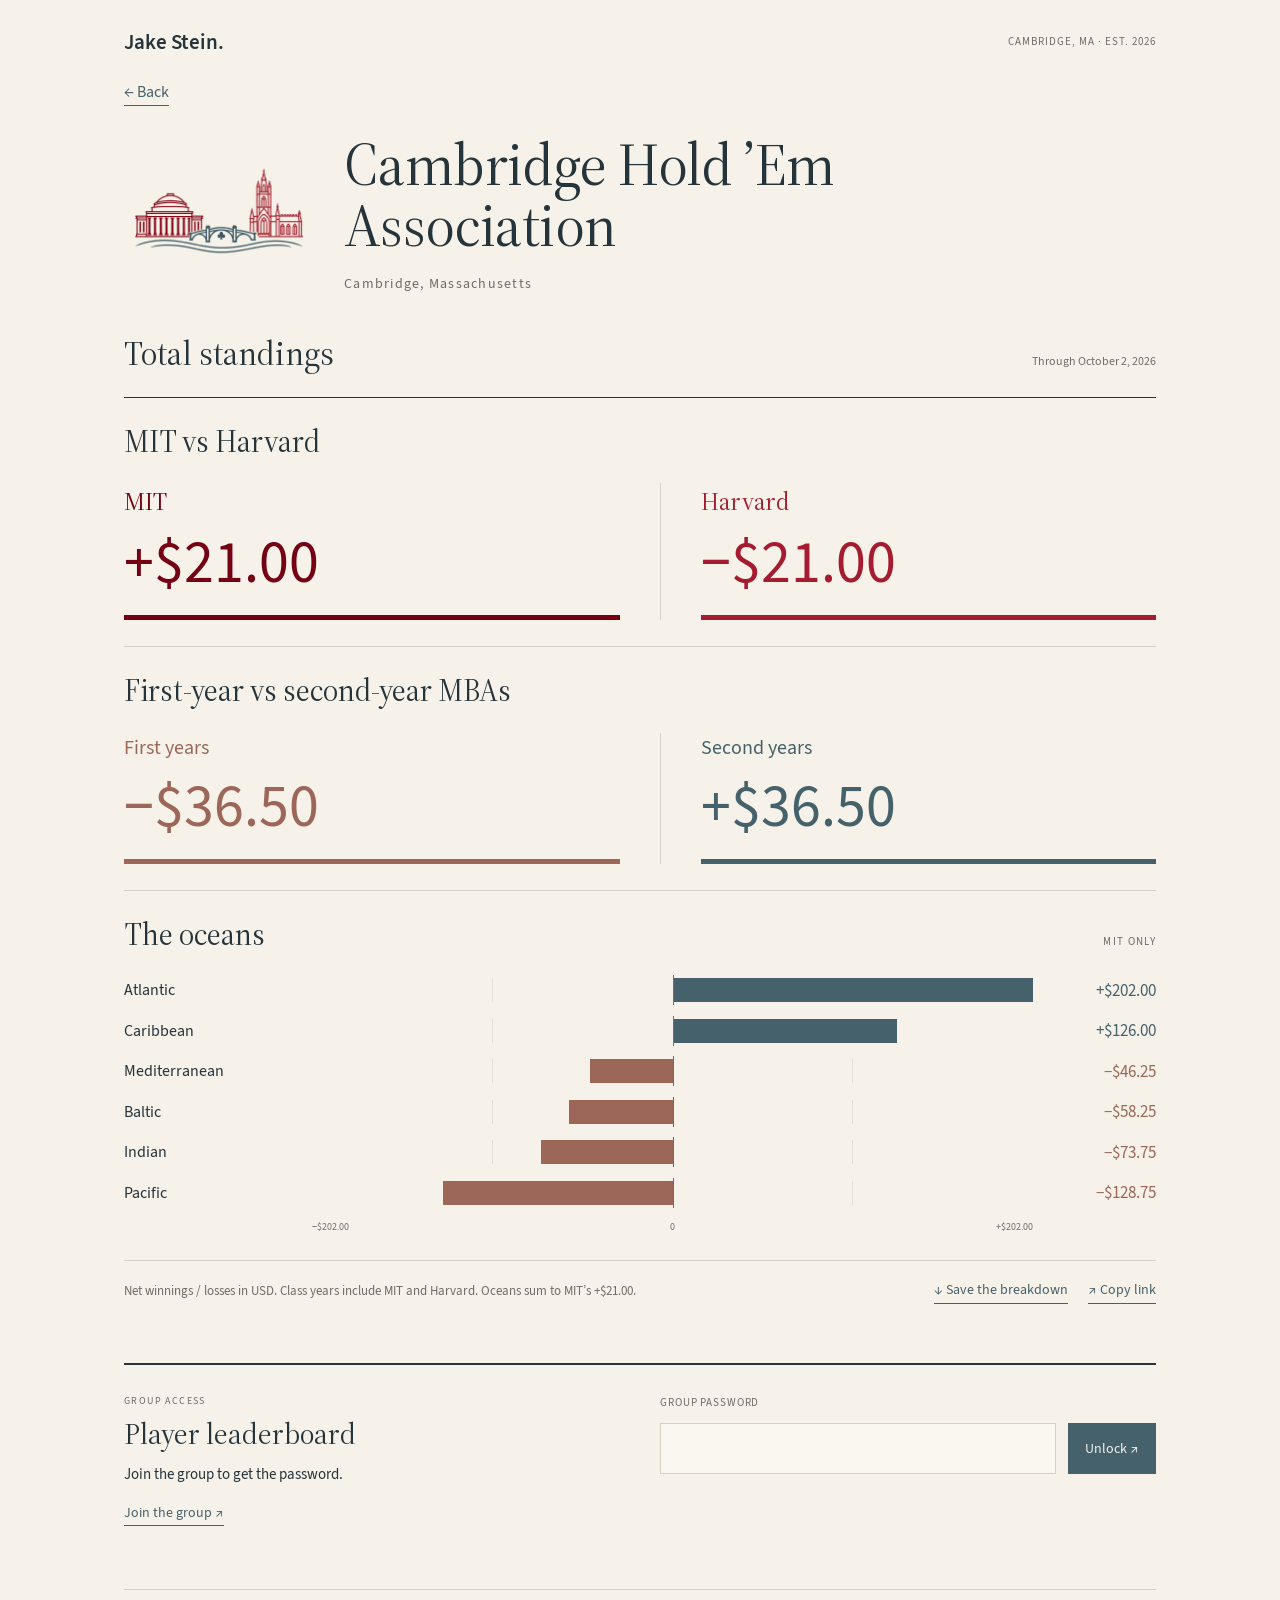
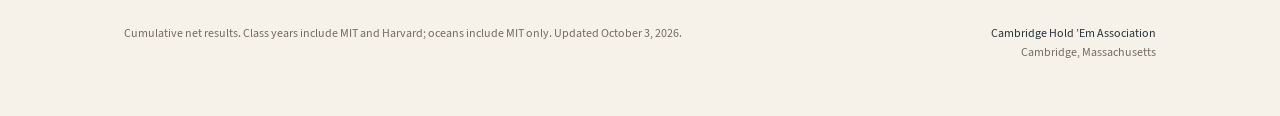
==== commit 95673286: "Give Hold Em cumulative Cambridge standings and an academic identity" ====
--- a/holdem/index.html
+++ b/holdem/index.html
@@ -14,23 +14,23 @@
   <div class="page">
     <div class="site-header"><a class="site-name" href="/">Jake Stein.</a><span class="site-note">CAMBRIDGE, MA · EST. 2026</span></div>
     <nav class="back-bar" aria-label="Back to Jake’s site"><a class="lnk" href="/">← Back</a></nav>
-    <header class="masthead club-brand"><div class="club-mark" aria-hidden="true">♣</div><div><h1>Cambridge Hold ’Em<br>Association</h1><p class="lead">Good cards. Better company.</p></div></header>
+    <header class="masthead club-brand"><img class="club-mark" src="images/cambridge-emblem.png" alt="" width="190" height="150"><div><h1>Cambridge Hold ’Em<br>Association</h1><p class="lead">Cambridge, Massachusetts</p></div></header>
     <main id="standings">
       <div id="loading" role="status">Pulling up the table…</div>
       <div id="content" hidden>
-        <div class="edition"><div><p class="eyebrow">The association ledger</p><h2 id="period-title">Total standings</h2></div><div class="period"><label for="period">Period</label><select id="period"><option value="all">All standings</option></select><p id="asof"></p></div></div>
+        <div class="edition"><h2>Total standings</h2><p id="asof"></p></div>
         <div id="comparisons" class="comparisons"></div>
-        <div class="share"><p>Net winnings / losses in USD. MIT’s class-year and ocean totals each equal its school total.</p><div><button id="download">↓ Save the breakdown</button><button id="copy">↗ Copy link</button></div></div>
+        <div class="share"><p>Net winnings / losses in USD.</p><div><button id="download">↓ Save the breakdown</button><button id="copy">↗ Copy link</button><a id="download-ready" class="lnk" hidden download>↓ Download image</a></div></div>
         <p id="action-status" class="action-status" role="status" aria-live="polite"></p>
         <section id="member-gate" class="member-gate" aria-labelledby="member-title">
           <div><p class="eyebrow">Group access</p><h2 id="member-title">Player leaderboard</h2><p>Join the group to get the password.</p><a class="lnk" href="mailto:steinjp@mit.edu?subject=Cambridge%20Hold%20%E2%80%99Em%20Association">Join the group ↗</a></div>
           <form id="unlock-form"><label for="group-password">Group password</label><div class="password-field"><input type="password" id="group-password" autocomplete="off" required><button type="submit" id="unlock">Unlock ↗</button></div><p id="unlock-status" role="status" aria-live="polite"></p></form>
         </section>
         <div id="member-content" hidden>
-        <div class="member-controls"><span class="eyebrow">Group leaderboard unlocked</span><button id="lock" class="lnk">Lock leaderboard</button><button id="download-players" class="lnk">↓ Save player standings</button></div>
+        <div class="member-controls"><span class="eyebrow">Group leaderboard unlocked</span><button id="lock" class="lnk">Lock leaderboard</button><button id="download-players" class="lnk">↓ Save player standings</button><a id="download-players-ready" class="lnk" hidden download>↓ Download player image</a></div>
         <section class="leaderboard" aria-labelledby="leaderboard-title">
           <div class="section-heading"><div><p class="eyebrow">Every seat, every dollar</p><h2 id="leaderboard-title">The leaderboard</h2></div><a href="#latest-game" id="latest-link">October 2 game ↗</a></div>
-          <div class="filters"><label>School<select id="school-filter"><option value="all">Everyone</option><option value="MIT">MIT</option><option value="Harvard">Harvard</option></select></label><label>MIT year<select id="year-filter"><option value="all">All years</option><option value="1">First years</option><option value="2">Second years</option></select></label><label>Ocean<select id="ocean-filter"><option value="all">All oceans</option></select></label></div>
+          <div class="filters"><label>School<select id="school-filter"><option value="all">Everyone</option><option value="MIT">MIT</option><option value="Harvard">Harvard</option></select></label><label>MBA year<select id="year-filter"><option value="all">All years</option><option value="1">First years</option><option value="2">Second years</option></select></label><label>MIT ocean<select id="ocean-filter"><option value="all">All oceans</option></select></label></div>
           <div class="ranking-heading"><span>Player</span><span>Net winnings / losses ($)</span><span>Net</span></div>
           <ol id="ranking" class="ranking"></ol>
           <p class="legend"><span class="positive-dot"></span> Up <span class="negative-dot"></span> Down · amounts are net results, in USD</p>
@@ -41,7 +41,7 @@
           <div class="game-table-wrap"><table><caption class="sr-only">Latest game player results</caption><thead><tr><th scope="col">Player</th><th scope="col">School</th><th scope="col">Net</th></tr></thead><tbody id="game-results"></tbody><tfoot><tr><th scope="row" colspan="2">Table total</th><td id="game-total"></td></tr></tfoot></table></div>
         </section>
         </div>
-        <footer><p id="source-note"></p><p>Good cards. Better company.<br><span>Cambridge Hold ’Em Association</span></p></footer>
+        <footer><p id="source-note"></p><p>Cambridge Hold ’Em Association<br><span>Cambridge, Massachusetts</span></p></footer>
       </div>
     </main>
   </div>
--- a/holdem/styles.css
+++ b/holdem/styles.css
@@ -1,11 +1,20 @@
-/* Plus Jakarta Sans, reused from steinjp.com. SIL Open Font License 1.1. */
-@font-face{font-family:Jakarta;src:url('./fonts/jakarta-regular.ttf') format('truetype');font-weight:400;font-display:swap}
-@font-face{font-family:Jakarta;src:url('./fonts/jakarta-bold.ttf') format('truetype');font-weight:700;font-display:swap}
-:root{--ink:#111111;--paper:#ffffff;--muted:#6b6b6b;--hair:#e4e4e4;--lime:#c8f53c;--loss:#ababaf;--mono:ui-monospace,'SF Mono',Menlo,Consolas,monospace;--pad:clamp(18px,2.6vw,40px)}
-*{box-sizing:border-box}html,body{margin:0;background:var(--paper);color:var(--ink)}html{scroll-behavior:smooth}body{font-family:Jakarta,'Helvetica Neue',Helvetica,Arial,sans-serif;-webkit-font-smoothing:antialiased;text-rendering:optimizeLegibility}button,select{font:inherit;color:inherit}button,a,select{-webkit-tap-highlight-color:transparent}a{color:inherit}button{cursor:pointer}button:focus-visible,a:focus-visible,select:focus-visible,#panel:focus-visible{outline:3px solid var(--ink);outline-offset:4px}[hidden]{display:none!important}.page{max-width:1160px;padding:24px var(--pad) 40px;margin:auto}.site-header{display:flex;justify-content:space-between;align-items:center;gap:20px;margin-bottom:30px}.site-name{font-size:21px;font-weight:700;letter-spacing:-.04em;text-decoration:none}.site-note{font:400 10px/1.4 var(--mono);letter-spacing:.11em;color:var(--muted)}.lnk,.section-heading>a,.share button{color:inherit;text-decoration:none;border:0;border-bottom:1px solid currentColor;background-color:transparent;background-image:linear-gradient(transparent 42%,var(--lime) 42%,var(--lime) 84%,transparent 84%);background-repeat:no-repeat;background-size:0% 100%;transition:background-size .25s;padding:0 .1em}.lnk:hover,.section-heading>a:hover,.share button:hover{background-size:100% 100%}.back-bar{margin:0 0 24px;font-size:18px}.masthead{padding:0 0 38px}.eyebrow,.panel-kicker{font:500 12px/1.4 var(--mono);letter-spacing:.08em;text-transform:uppercase;color:var(--muted);margin:0 0 10px}.masthead h1{font-size:clamp(38px,5.5vw,64px);line-height:1.08;letter-spacing:-.035em;font-weight:400;margin:0 0 18px}.lead{margin:0;font-size:clamp(19px,2vw,26px);line-height:1.34;letter-spacing:-.01em}.edition{display:flex;justify-content:space-between;align-items:end;gap:24px;margin:0 0 25px}.edition .eyebrow{display:none}h2{font-size:clamp(26px,3vw,36px);font-weight:400;letter-spacing:-.025em;line-height:1.15;margin:0}.period{min-width:195px;text-align:right}.period label{display:block;font:10px var(--mono);letter-spacing:.07em;text-transform:uppercase;margin-bottom:8px;color:var(--muted)}.period select{background:transparent;border:0;border-bottom:1px solid var(--hair);padding:4px 28px 8px 0;font-size:14px;width:100%}.period p{margin:9px 0 0;color:var(--muted);font:10px var(--mono)}.tabs{display:flex;gap:20px;border-bottom:1px solid var(--hair);margin-bottom:0}.tabs button{border:0;border-bottom:2px solid transparent;background:none;padding:14px 0;text-align:left;flex:1;font-size:15px;letter-spacing:-.02em}.tabs button span{font:11px var(--mono);color:var(--muted);margin-right:12px}.tabs button[aria-selected=true]{border-bottom-color:var(--ink);background-image:linear-gradient(transparent 38%,var(--lime) 38%,var(--lime) 75%,transparent 75%);background-size:100% 100%}.panel{min-height:340px;position:relative;padding:30px 0 24px}.panel-kicker{font-size:10px;margin-bottom:9px}.panel-heading{display:flex;justify-content:space-between;align-items:baseline;gap:12px}.panel-heading h3{font-size:clamp(24px,3vw,34px);font-weight:400;letter-spacing:-.025em;margin:0}.panel-heading>span{font:10px var(--mono);color:var(--muted)}.pair{display:grid;grid-template-columns:1fr 1fr;margin:26px 0 27px;gap:40px}.pair>div:last-child{border-left:1px solid var(--hair);padding-left:40px}.group-name{font-size:18px;display:block;letter-spacing:-.02em}.group-total{display:block;font:500 clamp(40px,5.6vw,70px)/1.1 var(--mono);letter-spacing:-.065em;margin:11px 0}.group-count{color:var(--muted);font:11px var(--mono)}.up{color:var(--ink)}.down{color:#56565c}.neutral{color:var(--muted)}.diverging{display:grid;grid-template-columns:125px 1fr 110px;gap:14px;align-items:center}.diverging>span:first-child{font-size:14px}.diverging>span:last-child{text-align:right;font:13px var(--mono);letter-spacing:-.04em}.bar-field{height:25px;position:relative;background-image:linear-gradient(to right,transparent calc(25% - .5px),#eeeeef calc(25% - .5px),#eeeeef calc(25% + .5px),transparent calc(25% + .5px),transparent calc(75% - .5px),#eeeeef calc(75% - .5px),#eeeeef calc(75% + .5px),transparent calc(75% + .5px))}.bar-field:after{content:'';position:absolute;left:50%;top:-3px;bottom:-3px;width:1px;background:#63636a}.bar{height:100%;position:absolute;top:0}.bar.positive{left:50%;background:var(--lime)}.bar.negative{right:50%;background:var(--loss)}.group-bars{display:grid;gap:14px}.axis{display:grid;grid-template-columns:125px 1fr 110px;gap:14px;margin:12px 0 0;font:9px var(--mono);color:var(--muted)}.axis>div{display:flex;justify-content:space-between}.ocean-bars{margin-top:28px;gap:17px}.ocean-bars .diverging{grid-template-columns:175px 1fr 110px}.ocean-name small{display:block;font:10px var(--mono);color:var(--muted);margin-top:4px}.ocean-bars .bar-field{height:23px}.ocean-axis{grid-template-columns:175px 1fr 110px}.share{display:flex;justify-content:space-between;align-items:center;gap:30px;border-top:1px solid var(--hair);padding-top:19px}.share p{font-size:12px;line-height:1.6;color:var(--muted);max-width:57%;margin:0}.share>div{display:flex;gap:25px;flex-shrink:0}.share button{font-size:13px;padding-bottom:3px}.share button:disabled{color:var(--muted);cursor:progress}.action-status{min-height:18px;font:11px var(--mono);margin:12px 0;color:var(--ink)}.leaderboard{margin-top:45px}.section-heading{display:flex;align-items:center;justify-content:space-between;gap:16px;margin-bottom:25px}.section-heading .eyebrow{font-size:10px}.section-heading h2{font-size:32px}.section-heading>a{font-size:13px}.filters{display:flex;align-items:end;gap:30px;margin-bottom:26px}.filters label{font:10px var(--mono);text-transform:uppercase;letter-spacing:.06em;color:var(--muted);min-width:150px}.filters select{display:block;padding:10px 28px 8px 0;background:none;border:0;border-bottom:1px solid var(--hair);font-family:Jakarta,Arial,sans-serif;font-size:14px;letter-spacing:0;width:100%;text-transform:none}.filters p{margin:0 0 8px auto;font:10px var(--mono);color:var(--muted)}.ranking-heading{display:grid;grid-template-columns:235px 1fr 115px;gap:15px;font:10px var(--mono);text-transform:uppercase;letter-spacing:.03em;border-bottom:1px solid var(--hair);padding-bottom:14px;color:var(--muted)}.ranking-heading>span:nth-child(2){text-align:center}.ranking-heading>span:last-child{text-align:right}.ranking{padding:0;margin:0;list-style:none}.ranking li{display:grid;grid-template-columns:235px 1fr 115px;gap:15px;align-items:center;border-bottom:1px solid #eeeeef;padding:15px 0}.player{display:flex;align-items:baseline;gap:14px}.rank{font:10px var(--mono);color:var(--muted);width:18px;flex-shrink:0}.player-name{font-size:20px;letter-spacing:-.03em}.player-detail{display:block;font:10px/1.4 var(--mono);color:var(--muted);letter-spacing:-.02em;margin-top:5px}.ranking .bar-field{height:20px}.player-net{text-align:right;font:500 21px var(--mono);letter-spacing:-.06em}.legend{font:10px var(--mono);color:var(--muted);display:flex;align-items:center;gap:6px;margin-top:20px}.positive-dot,.negative-dot{width:10px;height:10px;background:var(--lime)}.negative-dot{background:var(--loss);margin-left:10px}.latest{margin-top:62px;border-top:2px solid var(--ink);padding-top:28px}.balanced{font:10px var(--mono);letter-spacing:.02em;background:var(--lime);color:var(--ink);padding:5px 8px}.game-summary{display:grid;grid-template-columns:repeat(3,1fr);border-top:1px solid var(--hair);border-bottom:1px solid var(--hair);margin-bottom:15px}.game-summary>div{padding:19px 0}.game-summary span{font:10px var(--mono);letter-spacing:.04em;text-transform:uppercase;color:var(--muted);display:block;margin-bottom:9px}.game-summary strong{font:500 29px var(--mono);letter-spacing:-.06em}table{width:100%;border-collapse:collapse;font-size:14px}th,td{text-align:left;padding:15px 0;border-bottom:1px solid var(--hair)}thead th{font:10px var(--mono);letter-spacing:.05em;text-transform:uppercase;color:var(--muted)}table td:last-child,table th:last-child{text-align:right;font-family:var(--mono)}tbody td:first-child{font-size:20px;letter-spacing:-.03em}tfoot th,tfoot td{border-top:1px solid var(--ink);border-bottom:0;font-size:13px;padding-top:18px;font-weight:400}footer{display:flex;justify-content:space-between;gap:30px;margin-top:48px;padding-top:22px;border-top:1px solid var(--hair);color:var(--muted);font:11px/1.7 var(--mono)}footer p:first-child{max-width:600px}footer p:last-child{text-align:right;line-height:1.7;color:var(--ink)}footer span{font-size:10px;color:var(--muted)}#loading{padding:50px 0;font-size:22px}.empty{padding:24px 0;color:var(--muted);font-size:14px}.skip{position:fixed;top:-70px;left:20px;padding:10px;background:var(--paper);z-index:9}.skip:focus{top:10px}.sr-only{position:absolute;width:1px;height:1px;overflow:hidden;clip:rect(0,0,0,0)}
-@media(max-width:700px){.page{padding:23px 22px 35px}.site-header{margin-bottom:29px}.site-note{font-size:8px;letter-spacing:.02em}.site-name{font-size:21px}.back-bar{font-size:16px;margin-bottom:21px}.masthead{padding-bottom:33px}.masthead .eyebrow{font-size:10px;letter-spacing:.04em}.masthead h1{font-size:43px;letter-spacing:-.04em}.lead{font-size:19px}.edition{gap:14px;margin-bottom:21px}.edition h2{font-size:26px}.period{min-width:140px;max-width:45%}.period select{font-size:12px}.period label,.period p{font-size:8px}.tabs{gap:14px}.tabs button{font-size:12px;line-height:1.4;letter-spacing:-.025em;padding:12px 0}.tabs button span{display:block;font-size:9px;margin-bottom:5px}.panel{padding:25px 0 22px;min-height:333px}.panel-heading{align-items:start}.panel-heading h3{font-size:24px}.panel-heading>span{font-size:8px;white-space:nowrap;margin-top:8px}.pair{gap:20px;margin:27px 0}.pair>div:last-child{padding-left:20px}.group-name{font-size:16px}.group-total{font-size:35px;letter-spacing:-.075em}.group-count{font-size:9px}.diverging{grid-template-columns:65px 1fr 71px;gap:8px}.diverging>span:first-child{font-size:12px}.diverging>span:last-child{font-size:11px}.axis{grid-template-columns:65px 1fr 71px;gap:8px;font-size:8px}.ocean-bars .diverging{grid-template-columns:105px 1fr 78px;gap:7px}.ocean-axis{grid-template-columns:105px 1fr 78px;gap:7px}.ocean-bars{gap:16px}.ocean-name small{font-size:8px}.share{align-items:start;flex-direction:column;gap:15px;padding-top:16px}.share p{max-width:100%;font-size:11px}.share button{font-size:13px}.leaderboard{margin-top:34px}.section-heading h2{font-size:26px}.section-heading>a{font-size:10px}.section-heading .eyebrow{font-size:9px}.filters{gap:12px;flex-wrap:wrap}.filters label{min-width:0;flex:1;font-size:9px}.filters select{font-size:12px;padding-right:15px}.filters p{flex-basis:100%;margin:0}.ranking-heading,.ranking li{grid-template-columns:131px 1fr 81px;gap:7px}.ranking-heading{font-size:8px;letter-spacing:-.04em}.ranking-heading>span:nth-child(2){font-size:7px}.player{gap:7px}.rank{width:14px;font-size:9px}.player-name{font-size:18px}.player-detail{font-size:8px}.player-net{font-size:17px;letter-spacing:-.07em}.ranking .bar-field{height:18px}.ranking li{padding:13px 0}.legend{font-size:8px;flex-wrap:wrap}.latest{margin-top:46px}.game-summary strong{font-size:22px}.game-summary span{font-size:8px}.balanced{font-size:8px;padding:5px}footer{flex-direction:column;gap:6px;margin-top:30px;font-size:10px}footer p:last-child{text-align:left}.section-heading{gap:10px}}
-/* The three public comparisons share one page; individual results stay gated. */
-input{font:inherit;color:inherit}input:focus-visible{outline:3px solid var(--ink);outline-offset:4px}.club-brand{display:flex;align-items:center;gap:25px;padding-bottom:37px}.club-mark{display:grid;place-items:center;align-self:stretch;min-width:110px;background:var(--lime);font-size:88px;line-height:1}.club-brand h1{font-size:clamp(36px,5.1vw,60px);margin-bottom:12px;letter-spacing:-.045em}.club-brand .lead{font-size:19px}.comparisons{border-top:1px solid var(--ink)}.comparison{padding:27px 0 25px;border-bottom:1px solid var(--hair)}.comparison:last-child{border-bottom:0}.comparison-heading{display:flex;align-items:baseline;gap:16px}.comparison-number{font:11px var(--mono);color:var(--muted)}.comparison-heading h3{font-size:clamp(25px,3vw,34px);font-weight:400;letter-spacing:-.035em;line-height:1.15;margin:0}.scope{font:10px var(--mono);text-transform:uppercase;letter-spacing:.07em;color:var(--muted);margin:0 0 7px}.comparison .pair{gap:40px;margin:23px 0 0;padding-left:33px}.comparison .group-name{font-size:24px}.comparison .group-total{font-size:clamp(38px,5vw,58px);margin:10px 0 17px}.total-rule{display:block;width:100%;height:7px;background:var(--lime)}.down .total-rule{background:var(--loss)}.neutral .total-rule{background:var(--hair)}.year-pair .group-name{font-size:18px}.ocean-bars{display:grid;margin-top:24px;gap:13px;padding-left:33px}.ocean-bars .diverging{grid-template-columns:175px 1fr 110px}.ocean-axis{margin-left:33px}.member-gate{margin-top:28px;padding:28px 0;border-top:2px solid var(--ink);display:grid;grid-template-columns:1fr 1fr;gap:40px;align-items:center}.member-gate .eyebrow{font-size:10px}.member-gate h2{font-size:30px}.member-gate p:not(.eyebrow){font-size:13px;line-height:1.55}.member-gate .lnk{font-size:13px}.member-gate form label{display:block;font:10px var(--mono);text-transform:uppercase;letter-spacing:.07em;color:var(--muted);margin-bottom:12px}.password-field{display:flex;gap:12px}.password-field input{min-width:0;flex:1;border:1px solid var(--hair);background:#fff;border-radius:0;padding:11px 12px;width:100%}.password-field button{border:0;background:var(--lime);white-space:nowrap;padding:11px 16px;font-size:13px}.password-field button:disabled{opacity:.6;cursor:progress}#unlock-status{min-height:20px;margin-bottom:0;color:var(--muted)}.member-controls{border-top:2px solid var(--ink);padding-top:23px;display:flex;gap:24px;align-items:center;flex-wrap:wrap;margin-top:28px}.member-controls .eyebrow{margin:0 auto 0 0;font-size:10px}.member-controls button{font-size:12px}.game-summary{grid-template-columns:repeat(2,1fr)}.leaderboard{margin-top:32px}
-@media(max-width:700px){.club-brand{gap:15px;padding-bottom:30px}.club-mark{min-width:57px;font-size:51px}.club-brand h1{font-size:clamp(28px,6.9vw,43px);letter-spacing:-.045em;margin-bottom:10px}.club-brand .lead{font-size:14px;letter-spacing:-.02em}.edition h2{font-size:23px}.comparison{padding:23px 0}.comparison-heading{gap:10px}.comparison-heading h3{font-size:25px}.comparison-number{font-size:9px;min-width:15px}.scope{font-size:9px;margin-bottom:6px}.comparison .pair{padding-left:0;gap:18px;margin-top:20px}.comparison .pair>div:last-child{padding-left:18px}.comparison .group-name{font-size:22px}.comparison .group-total{font-size:34px;letter-spacing:-.08em;margin:10px 0 15px}.comparison .year-pair .group-name{font-size:16px}.total-rule{height:6px}.ocean-bars{padding-left:0;gap:14px;margin-top:22px}.ocean-bars .diverging{grid-template-columns:100px 1fr 78px;gap:7px}.ocean-bars .diverging>span:first-child{font-size:11px;letter-spacing:-.03em}.ocean-axis{margin-left:0;grid-template-columns:100px 1fr 78px}.member-gate{grid-template-columns:1fr;gap:25px;margin-top:22px;padding:25px 0}.member-gate h2{font-size:26px}.member-gate p:not(.eyebrow){margin:10px 0}.member-controls{gap:16px}.member-controls .eyebrow{flex-basis:100%}.password-field{gap:8px}.password-field button{padding-left:12px;padding-right:12px}.password-field input{font-size:16px}.section-heading h2{font-size:25px}}
-@media(max-width:360px){.page{padding-left:17px;padding-right:17px}.comparison .group-total{font-size:30px}.ocean-bars .diverging,.ocean-axis{grid-template-columns:91px 1fr 76px}.club-mark{min-width:46px;font-size:43px}.club-brand{gap:12px}.club-brand h1{font-size:27px}}
+/* Source fonts are by Adobe, under the SIL Open Font License included in fonts/. */
+@font-face{font-family:ClubSerif;src:url('./fonts/source-serif-display.ttf') format('truetype');font-weight:400;font-display:swap}
+@font-face{font-family:ClubText;src:url('./fonts/source-serif-text.ttf') format('truetype');font-weight:400;font-display:swap}
+@font-face{font-family:ClubSans;src:url('./fonts/source-sans-regular.ttf') format('truetype');font-weight:400;font-display:swap}
+@font-face{font-family:ClubSans;src:url('./fonts/source-sans-semibold.ttf') format('truetype');font-weight:600;font-display:swap}
+:root{--ink:#25333b;--paper:#f6f2e9;--muted:#726c63;--hair:#d8d0c4;--mit:#750014;--harvard:#a51c30;--river:#45616b;--loss:#9c6659;--serif:ClubSerif,Georgia,serif;--body:ClubSans,'Helvetica Neue',Arial,sans-serif}
+*{box-sizing:border-box}html,body{margin:0;background:var(--paper);color:var(--ink)}html{scroll-behavior:smooth}body{font:18px/1.5 var(--body);-webkit-font-smoothing:antialiased}button,input,select{font:inherit;color:inherit}button,a,select,input{-webkit-tap-highlight-color:transparent}a{color:inherit}button{cursor:pointer}[hidden]{display:none!important}button:focus-visible,a:focus-visible,input:focus-visible,select:focus-visible{outline:2px solid var(--river);outline-offset:4px}
+.page{max-width:1100px;padding:28px 34px 42px;margin:auto}.site-header{display:flex;justify-content:space-between;align-items:center;gap:20px;margin-bottom:24px}.site-name{font:600 21px var(--body);text-decoration:none}.site-note{font-size:11px;letter-spacing:.09em;color:var(--muted)}.back-bar{font-size:16px;margin-bottom:30px}.lnk,.section-heading>a,.share button{color:var(--river);text-decoration:none;background:transparent;border:0;border-bottom:1px solid currentColor;padding:0 0 3px}.lnk:hover,.section-heading>a:hover,.share button:hover{color:var(--mit)}
+.club-brand{display:flex;align-items:center;gap:30px;padding:0 0 40px}.club-mark{width:190px;height:150px;object-fit:contain;flex-shrink:0}.masthead h1{font:400 clamp(37px,5vw,59px)/1.04 var(--serif);letter-spacing:-.01em;margin:0 0 16px}.lead{margin:0;font-size:14px;letter-spacing:.09em;color:var(--muted)}h2{font:400 34px/1.15 var(--serif);margin:0}h3{font:400 31px/1.15 var(--serif);margin:0}.edition{display:flex;justify-content:space-between;align-items:baseline;gap:20px;margin-bottom:24px}.edition p{font-size:12px;color:var(--muted);margin:0}.eyebrow{font-size:10px;text-transform:uppercase;letter-spacing:.14em;color:var(--muted);margin:0 0 9px}
+.comparisons{border-top:1px solid var(--ink)}.comparison{padding:26px 0;border-bottom:1px solid var(--hair)}.comparison:last-child{border-bottom:0}.comparison-heading{display:flex;align-items:baseline;justify-content:space-between;gap:20px}.scope{font-size:11px;letter-spacing:.12em;text-transform:uppercase;color:var(--muted);margin:0;white-space:nowrap}.pair{display:grid;grid-template-columns:1fr 1fr;gap:40px;margin:24px 0 0}.pair>div:last-child{border-left:1px solid var(--hair);padding-left:40px}.group-name{display:block;font-size:20px}.school-pair .group-name{font:400 26px var(--serif)}.group-total{display:block;font:400 clamp(39px,5.4vw,60px)/1.1 var(--body);font-variant-numeric:lining-nums tabular-nums;margin:10px 0 20px}.total-rule{display:block;width:100%;height:5px;background:var(--river)}.down .total-rule{background:var(--loss)}.neutral .total-rule{background:var(--hair)}.up{color:var(--river)}.down{color:var(--loss)}.neutral{color:var(--muted)}.school-MIT{color:var(--mit)}.school-Harvard{color:var(--harvard)}.school-MIT .total-rule{background:var(--mit)}.school-Harvard .total-rule{background:var(--harvard)}
+.ocean-bars{display:grid;margin-top:25px;gap:15px}.diverging{display:grid;grid-template-columns:170px 1fr 105px;gap:18px;align-items:center}.diverging>span:first-child{font-size:16px}.diverging>span:last-child{text-align:right;font-size:17px;font-variant-numeric:tabular-nums}.bar-field{height:24px;position:relative;background-image:linear-gradient(to right,transparent calc(25% - .5px),#e5ded2 calc(25% - .5px),#e5ded2 calc(25% + .5px),transparent calc(25% + .5px),transparent calc(75% - .5px),#e5ded2 calc(75% - .5px),#e5ded2 calc(75% + .5px),transparent calc(75% + .5px))}.bar-field:after{content:'';position:absolute;left:50%;top:-3px;bottom:-3px;width:1px;background:var(--muted)}.bar{height:100%;position:absolute;top:0}.bar.positive{left:50%;background:var(--river)}.bar.negative{right:50%;background:var(--loss)}.axis{display:grid;grid-template-columns:170px 1fr 105px;gap:18px;margin-top:13px;color:var(--muted);font-size:10px;font-variant-numeric:tabular-nums}.axis>div{display:flex;justify-content:space-between}
+.share{display:flex;justify-content:space-between;align-items:center;gap:28px;border-top:1px solid var(--hair);padding-top:18px}.share p{font-size:13px;line-height:1.55;color:var(--muted);max-width:54%;margin:0}.share>div{display:flex;gap:20px;flex-wrap:wrap;flex-shrink:0}.share button,.share .lnk{font-size:14px}.share button:disabled{color:var(--muted);cursor:progress}.action-status{min-height:21px;font-size:12px;margin:12px 0;color:var(--river)}
+.member-gate{margin-top:26px;padding:28px 0;border-top:2px solid var(--ink);display:grid;grid-template-columns:1fr 1fr;gap:40px;align-items:center}.member-gate h2{font-size:30px}.member-gate p:not(.eyebrow){font-size:15px;margin:12px 0}.member-gate .lnk{font-size:14px}.member-gate form label{display:block;font-size:11px;text-transform:uppercase;letter-spacing:.08em;color:var(--muted);margin-bottom:12px}.password-field{display:flex;gap:12px}.password-field input{min-width:0;flex:1;width:100%;border:1px solid var(--hair);background:#faf7f1;border-radius:0;padding:11px 12px}.password-field button{border:0;background:var(--river);color:var(--paper);white-space:nowrap;padding:11px 17px;font-size:14px}.password-field button:disabled{opacity:.6;cursor:progress}#unlock-status{min-height:24px;color:var(--muted)}
+.member-controls{border-top:2px solid var(--ink);padding-top:23px;display:flex;gap:22px;align-items:center;flex-wrap:wrap;margin-top:28px}.member-controls .eyebrow{margin:0 auto 0 0}.member-controls .lnk{font-size:13px}.leaderboard{margin-top:34px}.section-heading{display:flex;align-items:center;justify-content:space-between;gap:18px;margin-bottom:24px}.section-heading h2{font-size:31px}.section-heading>a{font-size:14px}.filters{display:flex;align-items:end;gap:28px;margin-bottom:26px}.filters label{font-size:11px;text-transform:uppercase;letter-spacing:.07em;color:var(--muted);min-width:150px}.filters select{display:block;padding:10px 26px 8px 0;background:none;border:0;border-bottom:1px solid var(--hair);font:16px var(--body);width:100%;text-transform:none;letter-spacing:0}.ranking-heading,.ranking li{display:grid;grid-template-columns:225px 1fr 105px;gap:17px}.ranking-heading{font-size:11px;text-transform:uppercase;border-bottom:1px solid var(--hair);padding-bottom:14px;color:var(--muted)}.ranking-heading>span:nth-child(2){text-align:center}.ranking-heading>span:last-child{text-align:right}.ranking{padding:0;margin:0;list-style:none}.ranking li{align-items:center;border-bottom:1px solid var(--hair);padding:15px 0}.player{display:flex;align-items:baseline;gap:14px}.rank{font-size:11px;color:var(--muted);width:18px;flex-shrink:0}.player-name{font:400 24px var(--serif)}.player-detail{display:block;font:11px/1.4 var(--body);color:var(--muted);margin-top:5px}.ranking .bar-field{height:20px}.player-net{text-align:right;font-size:23px;font-variant-numeric:tabular-nums}.legend{font-size:11px;color:var(--muted);display:flex;align-items:center;gap:7px;margin-top:20px}.positive-dot,.negative-dot{width:10px;height:10px;background:var(--river)}.negative-dot{background:var(--loss);margin-left:10px}.empty{padding:24px 0;color:var(--muted);font-size:15px}
+.latest{margin-top:52px;border-top:2px solid var(--ink);padding-top:27px}.balanced{font-size:11px;color:var(--river);border:1px solid var(--river);padding:5px 9px;white-space:nowrap}.game-summary{display:grid;grid-template-columns:repeat(2,1fr);border-top:1px solid var(--hair);border-bottom:1px solid var(--hair);margin-bottom:15px}.game-summary>div{padding:18px 0}.game-summary span{font-size:11px;text-transform:uppercase;color:var(--muted);display:block;margin-bottom:8px}.game-summary strong{font-size:30px;font-weight:400;font-variant-numeric:tabular-nums}table{width:100%;border-collapse:collapse;font-size:16px}th,td{text-align:left;padding:14px 0;border-bottom:1px solid var(--hair)}thead th{font-size:11px;text-transform:uppercase;color:var(--muted);font-weight:400}table td:last-child,table th:last-child{text-align:right;font-variant-numeric:tabular-nums}tbody td:first-child{font:24px var(--serif)}tfoot th,tfoot td{border-top:1px solid var(--ink);border-bottom:0;font-size:15px;padding-top:17px;font-weight:400}
+footer{display:flex;justify-content:space-between;gap:30px;margin-top:36px;padding-top:22px;border-top:1px solid var(--hair);color:var(--muted);font-size:12px;line-height:1.6}footer p:first-child{max-width:600px}footer p:last-child{text-align:right;color:var(--ink)}footer span{color:var(--muted)}#loading{padding:45px 0;font:26px var(--serif)}.skip{position:fixed;top:-70px;left:20px;padding:10px;background:var(--paper);z-index:9}.skip:focus{top:10px}.sr-only{position:absolute;width:1px;height:1px;overflow:hidden;clip:rect(0,0,0,0)}
+@media(max-width:700px){.page{padding:23px 22px 34px}.site-header{margin-bottom:23px}.site-note{font-size:9px;letter-spacing:.04em}.site-name{font-size:19px}.back-bar{font-size:15px;margin-bottom:27px}.club-brand{gap:18px;padding-bottom:30px}.club-mark{width:120px;height:120px}.masthead h1{font-size:38px;margin-bottom:12px}.lead{font-size:11px}.edition{gap:15px;margin-bottom:20px}.edition h2{font-size:27px}.edition p{font-size:10px;text-align:right}.comparison{padding:23px 0}.comparison-heading h3{font-size:28px}.scope{font-size:10px}.pair{gap:22px;margin-top:20px}.pair>div:last-child{padding-left:22px}.group-name{font-size:17px}.school-pair .group-name{font-size:24px}.group-total{font-size:38px;margin-bottom:17px}.diverging,.axis{grid-template-columns:116px 1fr 82px;gap:10px}.diverging>span:first-child{font-size:14px}.diverging>span:last-child{font-size:14px}.axis{font-size:9px}.ocean-bars{gap:14px}.share{align-items:start;flex-direction:column;gap:17px}.share p{max-width:100%;font-size:12px}.share>div{gap:21px}.member-gate{grid-template-columns:1fr;gap:24px;margin-top:22px;padding:26px 0}.member-gate h2{font-size:28px}.member-gate p:not(.eyebrow){font-size:14px}.password-field input{font-size:16px}.member-controls{gap:17px}.member-controls .eyebrow{flex-basis:100%}.section-heading h2{font-size:27px}.section-heading>a{font-size:12px}.filters{gap:13px}.filters label{min-width:0;flex:1;font-size:10px}.filters select{font-size:14px;padding-right:16px}.ranking-heading,.ranking li{grid-template-columns:132px 1fr 83px;gap:9px}.ranking-heading{font-size:9px}.ranking-heading>span:nth-child(2){font-size:8px}.player{gap:8px}.rank{width:14px;font-size:10px}.player-name{font-size:22px}.player-detail{font-size:9px}.player-net{font-size:20px}.ranking li{padding:13px 0}.legend{font-size:10px;flex-wrap:wrap}.latest{margin-top:43px}.game-summary strong{font-size:26px}.game-summary span{font-size:10px}.balanced{font-size:9px;padding:5px}footer{flex-direction:column;gap:5px;margin-top:29px;font-size:11px}footer p:last-child{text-align:left}}
+@media(max-width:470px){.club-brand{flex-direction:column;align-items:flex-start;gap:15px}.club-mark{width:175px;height:112px}.masthead h1{font-size:39px}.lead{font-size:11px}.group-total{font-size:36px}.comparison-heading h3{font-size:27px}.diverging,.axis{grid-template-columns:103px 1fr 77px;gap:7px}.diverging>span:first-child,.diverging>span:last-child{font-size:13px}.comparison-heading{gap:14px}}
+@media(max-width:360px){.page{padding-left:17px;padding-right:17px}.masthead h1{font-size:35px}.group-total{font-size:33px}.diverging,.axis{grid-template-columns:96px 1fr 72px;gap:6px}.diverging>span:first-child,.diverging>span:last-child{font-size:12px}.comparison-heading h3{font-size:25px}.ranking-heading,.ranking li{grid-template-columns:120px 1fr 78px;gap:6px}}
 @media(prefers-reduced-motion:reduce){html{scroll-behavior:auto}*{transition:none!important}}
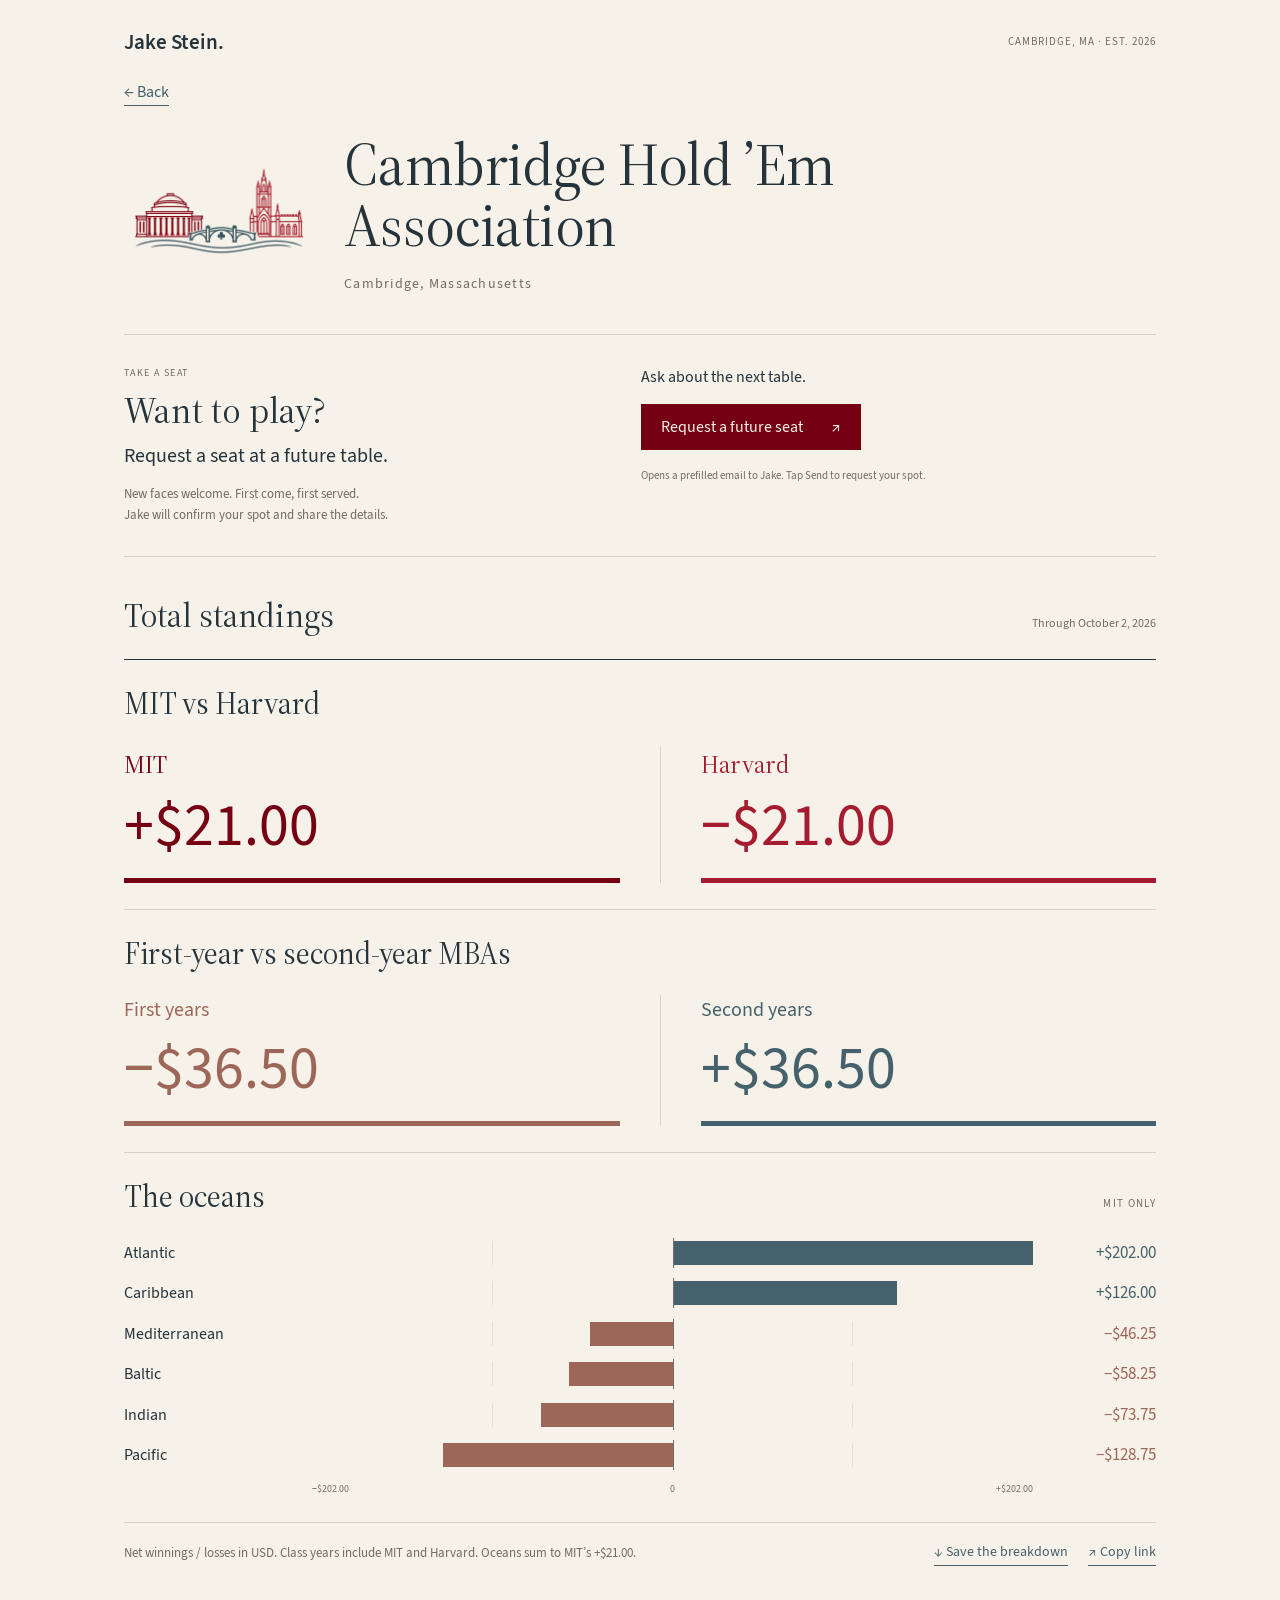
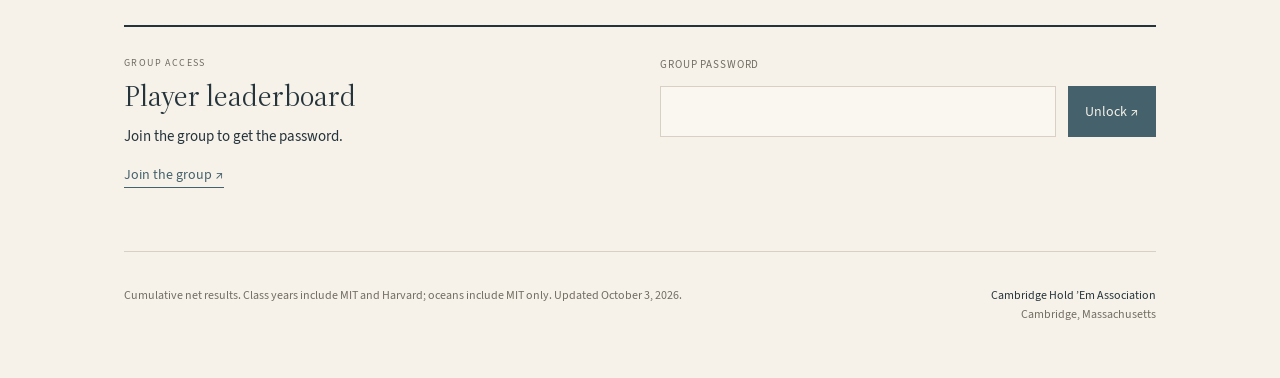
==== commit 0a0dfe8a: "Add upcoming tables and email seat requests" ====
--- a/holdem/index.html
+++ b/holdem/index.html
@@ -3,8 +3,8 @@
 <head>
   <meta charset="utf-8">
   <meta name="viewport" content="width=device-width, initial-scale=1">
-  <meta name="theme-color" content="#ffffff">
-  <meta name="description" content="Cambridge Hold ’Em Association. Net standings for MIT versus Harvard, MIT class years, and MIT oceans.">
+  <meta name="theme-color" content="#f6f2e9">
+  <meta name="description" content="Cambridge Hold ’Em Association. Request a seat at an upcoming table and see MIT versus Harvard, MBA-year, and MIT-ocean standings.">
   <title>Standings · Cambridge Hold ’Em Association</title>
   <link rel="stylesheet" href="styles.css">
   <script type="module" src="app.mjs"></script>
@@ -15,6 +15,10 @@
     <div class="site-header"><a class="site-name" href="/">Jake Stein.</a><span class="site-note">CAMBRIDGE, MA · EST. 2026</span></div>
     <nav class="back-bar" aria-label="Back to Jake’s site"><a class="lnk" href="/">← Back</a></nav>
     <header class="masthead club-brand"><img class="club-mark" src="images/cambridge-emblem.png" alt="" width="190" height="150"><div><h1>Cambridge Hold ’Em<br>Association</h1><p class="lead">Cambridge, Massachusetts</p></div></header>
+    <section class="play" id="play" aria-labelledby="play-title">
+      <div class="play-intro"><p class="eyebrow">Take a seat</p><h2 id="play-title">Want to play?</h2><p class="play-lead">Request a seat at a future table.</p><p class="play-note">New faces welcome. First come, first served.<br>Jake will confirm your spot and share the details.</p></div>
+      <div class="play-schedule"><ol class="upcoming-games" id="upcoming-games"><li class="game-empty"><p>Ask about the next table.</p><a class="seat-button" href="mailto:steinjp@mit.edu?subject=Cambridge%20Hold%20%E2%80%99Em%20%E2%80%94%20future%20seat%20request&amp;body=Hey%20Jake%2C%0D%0A%0D%0AI%27d%20like%20a%20seat%20at%20a%20future%20poker%20game.%20Please%20let%20me%20know%20what%27s%20coming%20up.">Request a future seat <span aria-hidden="true">↗</span></a></li></ol><p class="request-note">Opens a prefilled email to Jake. Tap Send to request your spot.</p></div>
+    </section>
     <main id="standings">
       <div id="loading" role="status">Pulling up the table…</div>
       <div id="content" hidden>
--- a/holdem/styles.css
+++ b/holdem/styles.css
@@ -17,4 +17,6 @@
 @media(max-width:700px){.page{padding:23px 22px 34px}.site-header{margin-bottom:23px}.site-note{font-size:9px;letter-spacing:.04em}.site-name{font-size:19px}.back-bar{font-size:15px;margin-bottom:27px}.club-brand{gap:18px;padding-bottom:30px}.club-mark{width:120px;height:120px}.masthead h1{font-size:38px;margin-bottom:12px}.lead{font-size:11px}.edition{gap:15px;margin-bottom:20px}.edition h2{font-size:27px}.edition p{font-size:10px;text-align:right}.comparison{padding:23px 0}.comparison-heading h3{font-size:28px}.scope{font-size:10px}.pair{gap:22px;margin-top:20px}.pair>div:last-child{padding-left:22px}.group-name{font-size:17px}.school-pair .group-name{font-size:24px}.group-total{font-size:38px;margin-bottom:17px}.diverging,.axis{grid-template-columns:116px 1fr 82px;gap:10px}.diverging>span:first-child{font-size:14px}.diverging>span:last-child{font-size:14px}.axis{font-size:9px}.ocean-bars{gap:14px}.share{align-items:start;flex-direction:column;gap:17px}.share p{max-width:100%;font-size:12px}.share>div{gap:21px}.member-gate{grid-template-columns:1fr;gap:24px;margin-top:22px;padding:26px 0}.member-gate h2{font-size:28px}.member-gate p:not(.eyebrow){font-size:14px}.password-field input{font-size:16px}.member-controls{gap:17px}.member-controls .eyebrow{flex-basis:100%}.section-heading h2{font-size:27px}.section-heading>a{font-size:12px}.filters{gap:13px}.filters label{min-width:0;flex:1;font-size:10px}.filters select{font-size:14px;padding-right:16px}.ranking-heading,.ranking li{grid-template-columns:132px 1fr 83px;gap:9px}.ranking-heading{font-size:9px}.ranking-heading>span:nth-child(2){font-size:8px}.player{gap:8px}.rank{width:14px;font-size:10px}.player-name{font-size:22px}.player-detail{font-size:9px}.player-net{font-size:20px}.ranking li{padding:13px 0}.legend{font-size:10px;flex-wrap:wrap}.latest{margin-top:43px}.game-summary strong{font-size:26px}.game-summary span{font-size:10px}.balanced{font-size:9px;padding:5px}footer{flex-direction:column;gap:5px;margin-top:29px;font-size:11px}footer p:last-child{text-align:left}}
 @media(max-width:470px){.club-brand{flex-direction:column;align-items:flex-start;gap:15px}.club-mark{width:175px;height:112px}.masthead h1{font-size:39px}.lead{font-size:11px}.group-total{font-size:36px}.comparison-heading h3{font-size:27px}.diverging,.axis{grid-template-columns:103px 1fr 77px;gap:7px}.diverging>span:first-child,.diverging>span:last-child{font-size:13px}.comparison-heading{gap:14px}}
 @media(max-width:360px){.page{padding-left:17px;padding-right:17px}.masthead h1{font-size:35px}.group-total{font-size:33px}.diverging,.axis{grid-template-columns:96px 1fr 72px;gap:6px}.diverging>span:first-child,.diverging>span:last-child{font-size:12px}.comparison-heading h3{font-size:25px}.ranking-heading,.ranking li{grid-template-columns:120px 1fr 78px;gap:6px}}
+.play{display:grid;grid-template-columns:1fr 1.1fr;gap:48px;border-top:1px solid var(--hair);border-bottom:1px solid var(--hair);padding:30px 0;margin-bottom:39px}.play h2{font-size:37px}.play-lead{font:400 20px/1.4 var(--body);margin:11px 0 14px}.play-note,.request-note{font-size:13px;line-height:1.6;color:var(--muted);margin:0}.upcoming-games{list-style:none;padding:0;margin:0}.upcoming-game{display:flex;gap:23px;align-items:flex-start;padding:0 0 23px;margin:0 0 23px;border-bottom:1px solid var(--hair)}.upcoming-game:last-child{padding:0;margin:0;border:0}.game-date{width:66px;flex-shrink:0;border-top:3px solid var(--mit);padding-top:8px;text-align:center;color:var(--mit)}.game-date span{display:block;text-transform:uppercase;font-size:12px;letter-spacing:.15em}.game-date strong{display:block;font:400 43px/1.1 var(--serif);font-variant-numeric:tabular-nums;margin-top:2px}.game-details h3{font:400 25px/1.25 var(--serif);margin:0}.game-details p{font-size:14px;color:var(--muted);margin:7px 0 15px}.seat-button{display:inline-flex;align-items:center;justify-content:space-between;gap:28px;min-height:46px;padding:10px 20px;background:var(--mit);color:var(--paper);font-size:16px;text-decoration:none}.seat-button:hover{background:var(--harvard)}.request-note{font-size:11px;margin-top:17px}.game-empty p{font-size:16px;margin:0 0 15px}
+@media(max-width:700px){.play{grid-template-columns:1fr;gap:25px;padding:24px 0;margin-bottom:30px}.play h2{font-size:33px}.play-lead{font-size:18px;margin:8px 0 11px}.play-note{font-size:12px}.upcoming-game{gap:19px}.game-details{flex:1;min-width:0}.game-details h3{font-size:24px}.game-details p{font-size:13px}.game-date{width:58px}.game-date strong{font-size:39px}.seat-button{width:100%;padding:11px 17px}.request-note{font-size:11px;max-width:310px}}
 @media(prefers-reduced-motion:reduce){html{scroll-behavior:auto}*{transition:none!important}}
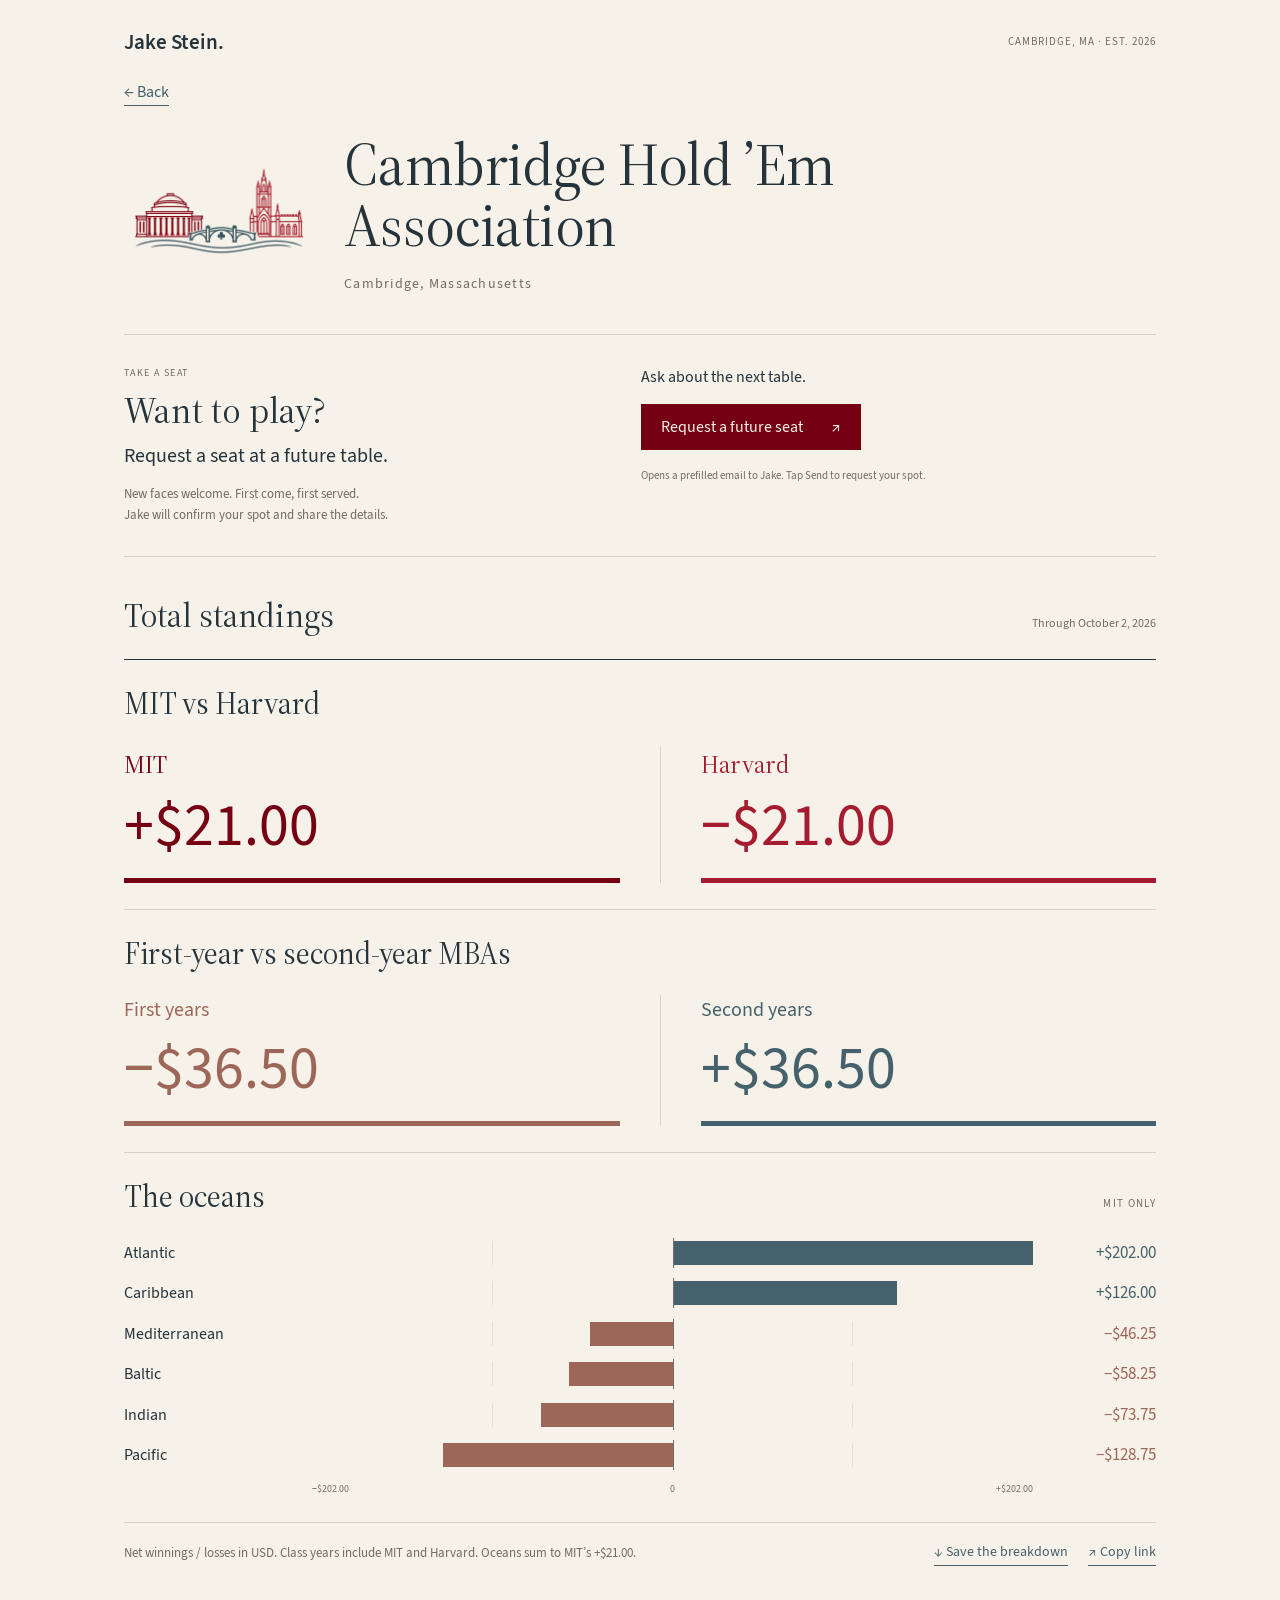
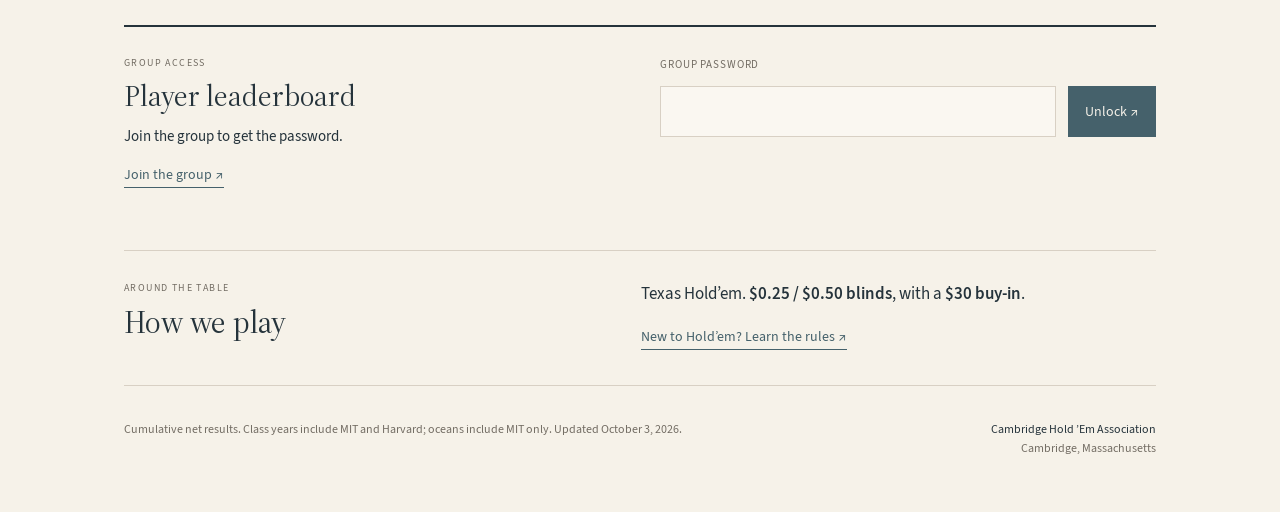
==== commit 889bd84c: "Add Hold’em stakes and rules link" ====
--- a/holdem/index.html
+++ b/holdem/index.html
@@ -45,6 +45,10 @@
           <div class="game-table-wrap"><table><caption class="sr-only">Latest game player results</caption><thead><tr><th scope="col">Player</th><th scope="col">School</th><th scope="col">Net</th></tr></thead><tbody id="game-results"></tbody><tfoot><tr><th scope="row" colspan="2">Table total</th><td id="game-total"></td></tr></tfoot></table></div>
         </section>
         </div>
+        <section class="house-rules" aria-labelledby="house-rules-title">
+          <div><p class="eyebrow">Around the table</p><h2 id="house-rules-title">How we play</h2></div>
+          <div><p>Texas Hold’em. <strong>$0.25 / $0.50 blinds</strong>, with a <strong>$30 buy-in</strong>.</p><a class="lnk" href="https://bicyclecards.com/how-to-play/texas-holdem-poker" target="_blank" rel="noopener noreferrer">New to Hold’em? Learn the rules ↗</a></div>
+        </section>
         <footer><p id="source-note"></p><p>Cambridge Hold ’Em Association<br><span>Cambridge, Massachusetts</span></p></footer>
       </div>
     </main>
--- a/holdem/styles.css
+++ b/holdem/styles.css
@@ -19,4 +19,5 @@
 @media(max-width:360px){.page{padding-left:17px;padding-right:17px}.masthead h1{font-size:35px}.group-total{font-size:33px}.diverging,.axis{grid-template-columns:96px 1fr 72px;gap:6px}.diverging>span:first-child,.diverging>span:last-child{font-size:12px}.comparison-heading h3{font-size:25px}.ranking-heading,.ranking li{grid-template-columns:120px 1fr 78px;gap:6px}}
 .play{display:grid;grid-template-columns:1fr 1.1fr;gap:48px;border-top:1px solid var(--hair);border-bottom:1px solid var(--hair);padding:30px 0;margin-bottom:39px}.play h2{font-size:37px}.play-lead{font:400 20px/1.4 var(--body);margin:11px 0 14px}.play-note,.request-note{font-size:13px;line-height:1.6;color:var(--muted);margin:0}.upcoming-games{list-style:none;padding:0;margin:0}.upcoming-game{display:flex;gap:23px;align-items:flex-start;padding:0 0 23px;margin:0 0 23px;border-bottom:1px solid var(--hair)}.upcoming-game:last-child{padding:0;margin:0;border:0}.game-date{width:66px;flex-shrink:0;border-top:3px solid var(--mit);padding-top:8px;text-align:center;color:var(--mit)}.game-date span{display:block;text-transform:uppercase;font-size:12px;letter-spacing:.15em}.game-date strong{display:block;font:400 43px/1.1 var(--serif);font-variant-numeric:tabular-nums;margin-top:2px}.game-details h3{font:400 25px/1.25 var(--serif);margin:0}.game-details p{font-size:14px;color:var(--muted);margin:7px 0 15px}.seat-button{display:inline-flex;align-items:center;justify-content:space-between;gap:28px;min-height:46px;padding:10px 20px;background:var(--mit);color:var(--paper);font-size:16px;text-decoration:none}.seat-button:hover{background:var(--harvard)}.request-note{font-size:11px;margin-top:17px}.game-empty p{font-size:16px;margin:0 0 15px}
 @media(max-width:700px){.play{grid-template-columns:1fr;gap:25px;padding:24px 0;margin-bottom:30px}.play h2{font-size:33px}.play-lead{font-size:18px;margin:8px 0 11px}.play-note{font-size:12px}.upcoming-game{gap:19px}.game-details{flex:1;min-width:0}.game-details h3{font-size:24px}.game-details p{font-size:13px}.game-date{width:58px}.game-date strong{font-size:39px}.seat-button{width:100%;padding:11px 17px}.request-note{font-size:11px;max-width:310px}}
+.house-rules{display:grid;grid-template-columns:1fr 1.1fr;gap:48px;border-top:1px solid var(--hair);padding:29px 0 0;margin-top:35px}.house-rules h2{font-size:32px}.house-rules p:not(.eyebrow){font-size:17px;line-height:1.6;margin:0 0 15px}.house-rules strong{font-weight:600}.house-rules a{font-size:14px}@media(max-width:700px){.house-rules{grid-template-columns:1fr;gap:16px;padding-top:25px;margin-top:28px}.house-rules h2{font-size:28px}.house-rules p:not(.eyebrow){font-size:16px}}
 @media(prefers-reduced-motion:reduce){html{scroll-behavior:auto}*{transition:none!important}}
